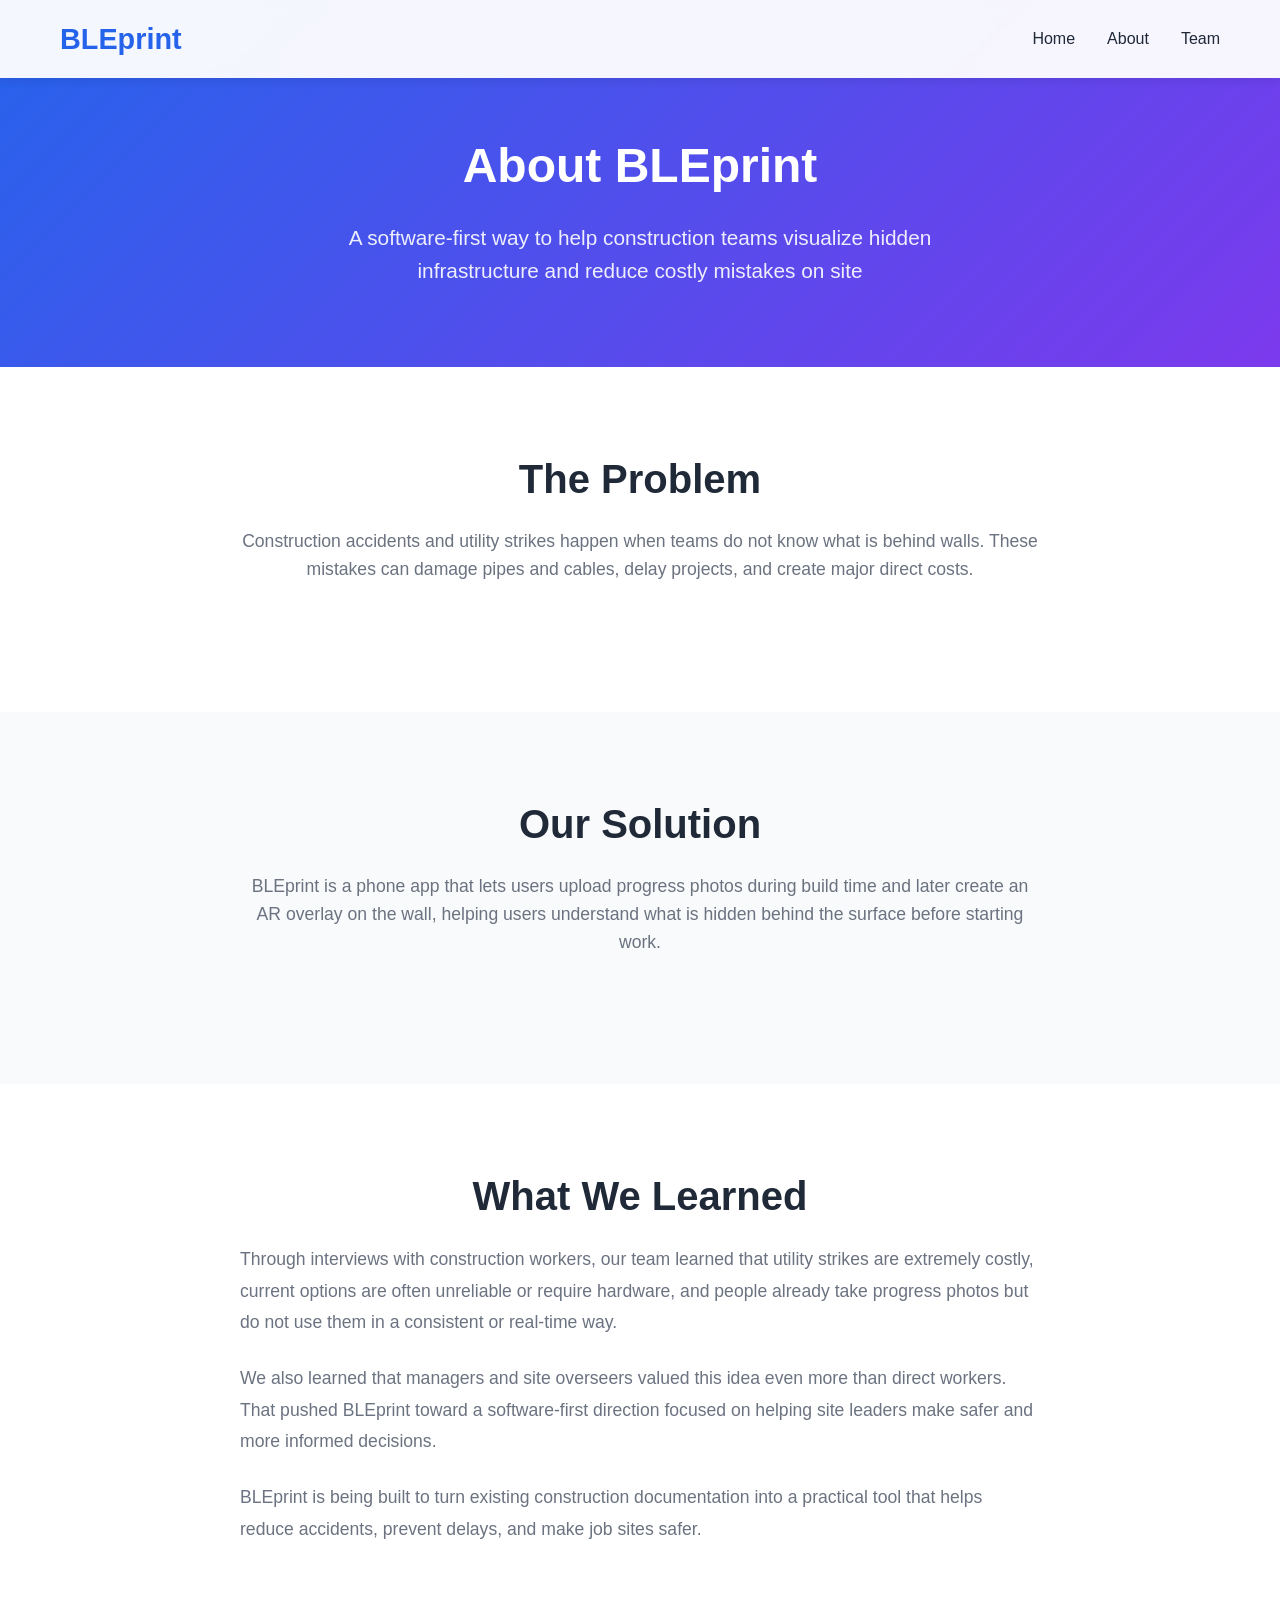
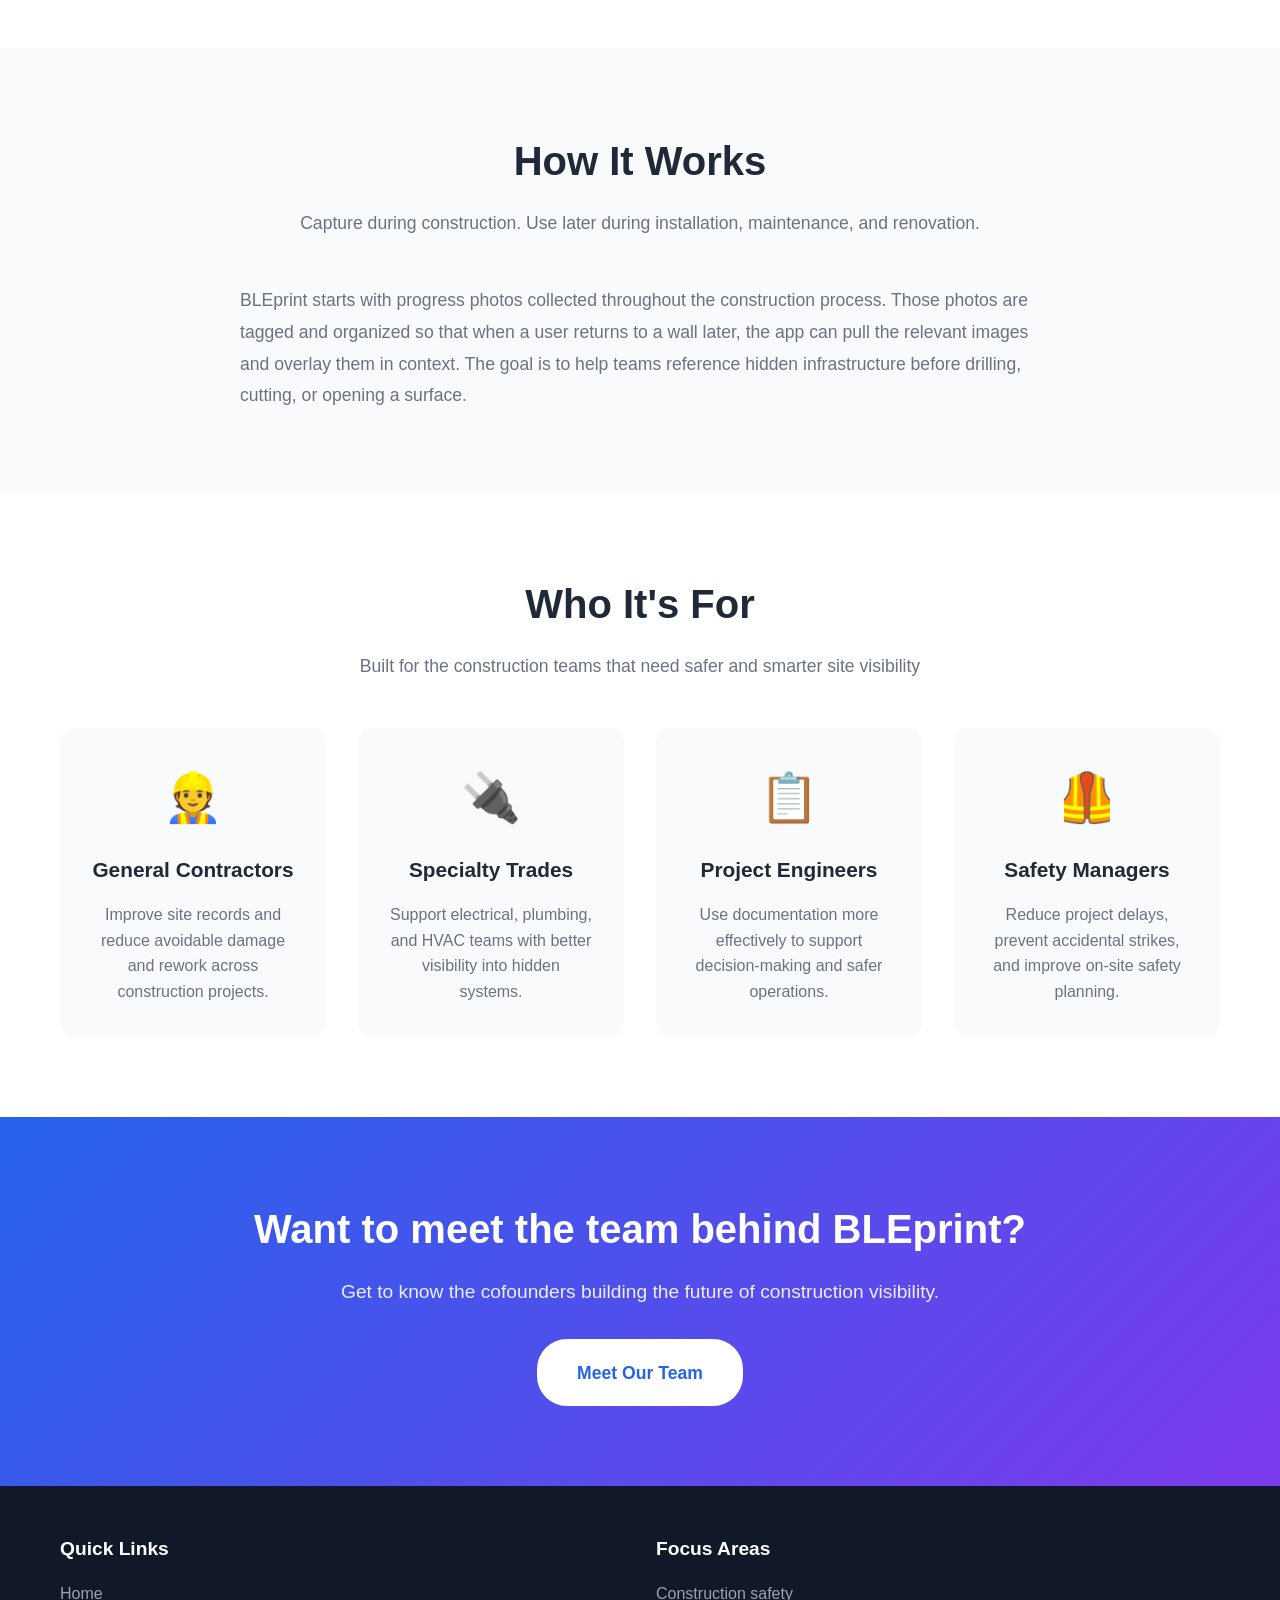
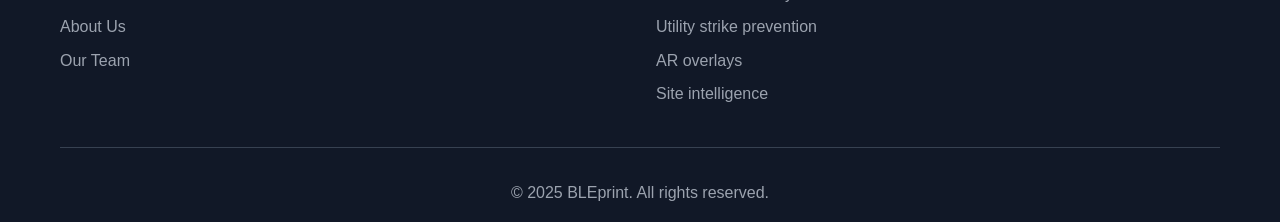
==== about.html @ 2a009fbd "The Website's Idea" ====
<!DOCTYPE html>
<html lang="en">
<head>
    <meta charset="UTF-8">
    <meta name="viewport" content="width=device-width, initial-scale=1.0">
    <title>About BLEprint - Construction Site Visibility Software</title>
    <link rel="stylesheet" href="styles.css">
</head>
<body>
    <!-- Navigation -->
    <nav class="navbar">
        <div class="nav-container">
            <div class="logo">BLEprint</div>
            <ul class="nav-menu">
                <li><a href="index.html">Home</a></li>
                <li><a href="about.html">About</a></li>
                <li><a href="team.html">Team</a></li>
            </ul>
            <div class="hamburger">
                <span></span>
                <span></span>
                <span></span>
            </div>
        </div>
    </nav>

    <!-- About Hero Section -->
    <section class="about-hero">
        <div class="container">
            <h1 class="about-hero-title">About BLEprint</h1>
            <p class="about-hero-subtitle">
                A software-first way to help construction teams visualize hidden infrastructure and reduce costly mistakes on site
            </p>
        </div>
    </section>

    <!-- Problem Section -->
    <section class="mission-section">
        <div class="container">
            <h2 class="section-title">The Problem</h2>
            <p class="section-subtitle">
                Construction accidents and utility strikes happen when teams do not know what is behind walls. These mistakes can damage pipes and cables, delay projects, and create major direct costs.
            </p>
        </div>
    </section>

    <!-- Solution Section -->
    <section class="vision-section">
        <div class="container">
            <h2 class="section-title">Our Solution</h2>
            <p class="section-subtitle">
                BLEprint is a phone app that lets users upload progress photos during build time and later create an AR overlay on the wall, helping users understand what is hidden behind the surface before starting work.
            </p>
        </div>
    </section>

    <!-- Story Section -->
    <section class="story-section">
        <div class="container">
            <h2 class="section-title">What We Learned</h2>
            <div class="story-content">
                <p>
                    Through interviews with construction workers, our team learned that utility strikes are extremely costly, current options are often unreliable or require hardware, and people already take progress photos but do not use them in a consistent or real-time way.
                </p>
                <p>
                    We also learned that managers and site overseers valued this idea even more than direct workers. That pushed BLEprint toward a software-first direction focused on helping site leaders make safer and more informed decisions.
                </p>
                <p>
                    BLEprint is being built to turn existing construction documentation into a practical tool that helps reduce accidents, prevent delays, and make job sites safer.
                </p>
            </div>
        </div>
    </section>

    <!-- How It Works Section -->
    <section class="how-it-works-section">
        <div class="container">
            <h2 class="section-title">How It Works</h2>
            <p class="section-subtitle">
                Capture during construction. Use later during installation, maintenance, and renovation.
            </p>
            <div class="how-it-works-content">
                <p>
                    BLEprint starts with progress photos collected throughout the construction process. Those photos are tagged and organized so that when a user returns to a wall later, the app can pull the relevant images and overlay them in context. The goal is to help teams reference hidden infrastructure before drilling, cutting, or opening a surface.
                </p>
            </div>
        </div>
    </section>

    <!-- Customers Section -->
    <section class="values-section">
        <div class="container">
            <h2 class="section-title">Who It's For</h2>
            <p class="section-subtitle">Built for the construction teams that need safer and smarter site visibility</p>
            <div class="values-grid">
                <div class="value-card">
                    <div class="value-icon">👷</div>
                    <h3>General Contractors</h3>
                    <p>Improve site records and reduce avoidable damage and rework across construction projects.</p>
                </div>
                <div class="value-card">
                    <div class="value-icon">🔌</div>
                    <h3>Specialty Trades</h3>
                    <p>Support electrical, plumbing, and HVAC teams with better visibility into hidden systems.</p>
                </div>
                <div class="value-card">
                    <div class="value-icon">📋</div>
                    <h3>Project Engineers</h3>
                    <p>Use documentation more effectively to support decision-making and safer operations.</p>
                </div>
                <div class="value-card">
                    <div class="value-icon">🦺</div>
                    <h3>Safety Managers</h3>
                    <p>Reduce project delays, prevent accidental strikes, and improve on-site safety planning.</p>
                </div>
            </div>
        </div>
    </section>

    <!-- CTA Section -->
    <section class="cta">
        <div class="container">
            <h2 class="cta-title">Want to meet the team behind BLEprint?</h2>
            <p class="cta-subtitle">Get to know the cofounders building the future of construction visibility.</p>
            <a href="team.html" class="btn btn-primary btn-large">Meet Our Team</a>
        </div>
    </section>

    <!-- Footer -->
    <footer class="footer">
        <div class="container">
            <div class="footer-content">
                <div class="footer-section">
                    <h4>Quick Links</h4>
                    <ul>
                        <li><a href="index.html">Home</a></li>
                        <li><a href="about.html">About Us</a></li>
                        <li><a href="team.html">Our Team</a></li>
                    </ul>
                </div>
                <div class="footer-section">
                    <h4>Focus Areas</h4>
                    <ul>
                        <li>Construction safety</li>
                        <li>Utility strike prevention</li>
                        <li>AR overlays</li>
                        <li>Site intelligence</li>
                    </ul>
                </div>
            </div>
            <div class="footer-bottom">
                <p>&copy; 2025 BLEprint. All rights reserved.</p>
            </div>
        </div>
    </footer>

    <script src="script.js"></script>
</body>
</html>
---- styles.css ----
/* Reset and Base Styles */
* {
    margin: 0;
    padding: 0;
    box-sizing: border-box;
}

:root {
    --primary-color: #2563eb;
    --secondary-color: #1e40af;
    --accent-color: #3b82f6;
    --text-dark: #1f2937;
    --text-light: #6b7280;
    --bg-light: #f9fafb;
    --bg-white: #ffffff;
    --bg-dark: #111827;
    --gradient-start: #2563eb;
    --gradient-end: #7c3aed;
}

body {
    font-family: 'Segoe UI', Tahoma, Geneva, Verdana, sans-serif;
    line-height: 1.6;
    color: var(--text-dark);
    overflow-x: hidden;
}

.container {
    max-width: 1200px;
    margin: 0 auto;
    padding: 0 20px;
}

/* Navigation */
.navbar {
    position: fixed;
    top: 0;
    width: 100%;
    background: rgba(255, 255, 255, 0.95);
    backdrop-filter: blur(10px);
    box-shadow: 0 2px 10px rgba(0, 0, 0, 0.1);
    z-index: 1000;
    transition: all 0.3s ease;
}

.nav-container {
    max-width: 1200px;
    margin: 0 auto;
    padding: 1rem 20px;
    display: flex;
    justify-content: space-between;
    align-items: center;
}

.logo {
    font-size: 1.8rem;
    font-weight: 700;
    color: var(--primary-color);
    text-decoration: none;
}

.nav-menu {
    display: flex;
    list-style: none;
    gap: 2rem;
}

.nav-menu a {
    text-decoration: none;
    color: var(--text-dark);
    font-weight: 500;
    transition: color 0.3s ease;
}

.nav-menu a:hover {
    color: var(--primary-color);
}

.nav-cta {
    background: linear-gradient(135deg, var(--gradient-start), var(--gradient-end));
    color: white;
    padding: 0.6rem 1.5rem;
    border-radius: 25px;
    text-decoration: none;
    font-weight: 600;
    transition: transform 0.3s ease, box-shadow 0.3s ease;
}

.nav-cta:hover {
    transform: translateY(-2px);
    box-shadow: 0 5px 20px rgba(37, 99, 235, 0.3);
}

.hamburger {
    display: none;
    flex-direction: column;
    cursor: pointer;
    gap: 5px;
}

.hamburger span {
    width: 25px;
    height: 3px;
    background: var(--text-dark);
    transition: all 0.3s ease;
}

/* Hero Section */
.hero {
    min-height: 100vh;
    display: flex;
    align-items: center;
    justify-content: center;
    position: relative;
    background: linear-gradient(135deg, var(--gradient-start), var(--gradient-end));
    color: white;
    padding-top: 80px;
}

.hero-content {
    text-align: center;
    z-index: 1;
    padding: 2rem;
}

.hero-title {
    font-size: 4rem;
    font-weight: 800;
    margin-bottom: 1rem;
    animation: fadeInUp 1s ease;
}

.hero-subtitle {
    font-size: 1.5rem;
    margin-bottom: 2rem;
    opacity: 0.9;
    animation: fadeInUp 1s ease 0.2s backwards;
}

.hero-buttons {
    display: flex;
    gap: 1rem;
    justify-content: center;
    animation: fadeInUp 1s ease 0.4s backwards;
}

.hero-background {
    position: absolute;
    top: 0;
    left: 0;
    width: 100%;
    height: 100%;
    background: radial-gradient(circle at 20% 50%, rgba(59, 130, 246, 0.3) 0%, transparent 50%),
                radial-gradient(circle at 80% 50%, rgba(124, 58, 237, 0.3) 0%, transparent 50%);
    z-index: 0;
}

/* Buttons */
.btn {
    padding: 1rem 2rem;
    border-radius: 30px;
    text-decoration: none;
    font-weight: 600;
    transition: all 0.3s ease;
    display: inline-block;
}

.btn-primary {
    background: white;
    color: var(--primary-color);
}

.btn-primary:hover {
    transform: translateY(-2px);
    box-shadow: 0 5px 20px rgba(255, 255, 255, 0.3);
}

.btn-secondary {
    background: transparent;
    color: white;
    border: 2px solid white;
}

.btn-secondary:hover {
    background: white;
    color: var(--primary-color);
}

.btn-large {
    padding: 1.2rem 2.5rem;
    font-size: 1.1rem;
}

/* Section Styles */
section {
    padding: 5rem 0;
}

.section-title {
    font-size: 2.5rem;
    font-weight: 700;
    text-align: center;
    margin-bottom: 1rem;
    color: var(--text-dark);
}

.section-subtitle {
    text-align: center;
    color: var(--text-light);
    margin-bottom: 3rem;
    font-size: 1.1rem;
    max-width: 600px;
    margin-left: auto;
    margin-right: auto;
}

/* About Section */
.about {
    background: var(--bg-white);
}

.about-content {
    max-width: 800px;
    margin: 0 auto;
}

.about-text {
    text-align: center;
    font-size: 1.1rem;
    line-height: 1.8;
    color: var(--text-light);
}

.about-cta {
    text-align: center;
    margin-top: 2rem;
}

/* About Page Hero */
.about-hero {
    background: linear-gradient(135deg, var(--gradient-start), var(--gradient-end));
    color: white;
    padding: 8rem 0 5rem;
    text-align: center;
}

.about-hero-title {
    font-size: 3rem;
    font-weight: 700;
    margin-bottom: 1rem;
}

.about-hero-subtitle {
    font-size: 1.3rem;
    opacity: 0.9;
    max-width: 700px;
    margin: 0 auto;
}

/* Mission Section */
.mission-section {
    background: var(--bg-white);
    padding: 5rem 0;
}

.mission-section .section-subtitle {
    max-width: 800px;
}

/* Vision Section */
.vision-section {
    background: var(--bg-light);
    padding: 5rem 0;
}

.vision-section .section-subtitle {
    max-width: 800px;
}

/* Story Section */
.story-section {
    background: var(--bg-white);
    padding: 5rem 0;
}

.story-content {
    max-width: 800px;
    margin: 0 auto;
}

.story-content p {
    font-size: 1.1rem;
    line-height: 1.8;
    color: var(--text-light);
    margin-bottom: 1.5rem;
}

/* How It Works Section */
.how-it-works-section {
    background: var(--bg-light);
    padding: 5rem 0;
}

.how-it-works-section .section-subtitle {
    max-width: 800px;
}

.how-it-works-content {
    max-width: 800px;
    margin: 0 auto;
}

.how-it-works-content p {
    font-size: 1.1rem;
    line-height: 1.8;
    color: var(--text-light);
}

/* Values Section */
.values-section {
    background: var(--bg-white);
    padding: 5rem 0;
}

.values-grid {
    display: grid;
    grid-template-columns: repeat(auto-fit, minmax(250px, 1fr));
    gap: 2rem;
    margin-top: 3rem;
}

.value-card {
    background: var(--bg-light);
    padding: 2rem;
    border-radius: 15px;
    text-align: center;
    transition: all 0.3s ease;
}

.value-card:hover {
    transform: translateY(-5px);
    box-shadow: 0 10px 30px rgba(0, 0, 0, 0.1);
}

.value-icon {
    font-size: 3rem;
    margin-bottom: 1rem;
}

.value-card h3 {
    font-size: 1.3rem;
    margin-bottom: 1rem;
    color: var(--text-dark);
}

.value-card p {
    color: var(--text-light);
    line-height: 1.6;
}

/* Team Page Hero */
.team-hero {
    background: linear-gradient(135deg, var(--gradient-start), var(--gradient-end));
    color: white;
    padding: 8rem 0 5rem;
    text-align: center;
}

.team-hero-title {
    font-size: 3rem;
    font-weight: 700;
    margin-bottom: 1rem;
}

.team-hero-subtitle {
    font-size: 1.3rem;
    opacity: 0.9;
    max-width: 700px;
    margin: 0 auto;
}

/* Team Section */
.team-section {
    background: var(--bg-white);
    padding: 5rem 0;
}

.team-grid {
    display: grid;
    grid-template-columns: repeat(auto-fit, minmax(280px, 1fr));
    gap: 3rem;
    margin-top: 3rem;
}

.team-member {
    background: var(--bg-white);
    border-radius: 15px;
    overflow: hidden;
    box-shadow: 0 5px 20px rgba(0, 0, 0, 0.08);
    transition: all 0.3s ease;
    text-align: center;
}

.team-member:hover {
    transform: translateY(-10px);
    box-shadow: 0 15px 40px rgba(0, 0, 0, 0.15);
}

.team-image {
    width: 100%;
    height: 350px;
    overflow: hidden;
    background: var(--bg-light);
}

.team-image img {
    width: 100%;
    height: 100%;
    object-fit: cover;
    object-position: center top;
}

.team-info {
    padding: 2rem;
}

.team-info h3 {
    font-size: 1.5rem;
    font-weight: 700;
    margin-bottom: 0.5rem;
    color: var(--text-dark);
}

.team-role {
    font-size: 1rem;
    font-weight: 600;
    color: var(--primary-color);
    margin-bottom: 1rem;
}

.team-description {
    font-size: 0.95rem;
    color: var(--text-light);
    line-height: 1.6;
}

/* Features Section */
.features {
    background: var(--bg-light);
}

.features-grid {
    display: grid;
    grid-template-columns: repeat(auto-fit, minmax(280px, 1fr));
    gap: 2rem;
    margin-top: 3rem;
}

.feature-card {
    background: var(--bg-white);
    padding: 2rem;
    border-radius: 15px;
    box-shadow: 0 5px 20px rgba(0, 0, 0, 0.05);
    transition: all 0.3s ease;
    text-align: center;
}

.feature-card:hover {
    transform: translateY(-10px);
    box-shadow: 0 15px 40px rgba(0, 0, 0, 0.1);
}

.feature-icon {
    font-size: 3rem;
    margin-bottom: 1rem;
}

.feature-card h3 {
    font-size: 1.3rem;
    margin-bottom: 1rem;
    color: var(--text-dark);
}

.feature-card p {
    color: var(--text-light);
    line-height: 1.6;
}

/* Backers and Programs Section */
.backers-section {
    background: var(--bg-white);
    padding: 5rem 0;
}

.backers-grid {
    display: grid;
    grid-template-columns: repeat(auto-fit, minmax(350px, 1fr));
    gap: 3rem;
    margin-top: 3rem;
}

.backer-card {
    background: var(--bg-light);
    padding: 2.5rem;
    border-radius: 15px;
    text-align: center;
    transition: all 0.3s ease;
}

.backer-card:hover {
    transform: translateY(-5px);
    box-shadow: 0 10px 30px rgba(0, 0, 0, 0.1);
}

.backer-logo {
    width: 100%;
    height: 150px;
    display: flex;
    align-items: center;
    justify-content: center;
    margin-bottom: 1.5rem;
}

.backer-logo img {
    max-width: 100%;
    max-height: 100%;
    object-fit: contain;
}

.backer-card h3 {
    font-size: 1.4rem;
    font-weight: 700;
    margin-bottom: 1rem;
    color: var(--text-dark);
}

.backer-card p {
    color: var(--text-light);
    line-height: 1.6;
    margin-bottom: 1rem;
}

.backer-detail {
    font-size: 0.95rem;
    font-style: italic;
}

/* CTA Section */
.cta {
    background: linear-gradient(135deg, var(--gradient-start), var(--gradient-end));
    color: white;
    text-align: center;
}

.cta-title {
    font-size: 2.5rem;
    font-weight: 700;
    margin-bottom: 1rem;
}

.cta-subtitle {
    font-size: 1.2rem;
    margin-bottom: 2rem;
    opacity: 0.9;
}

.cta .btn-primary {
    background: white;
    color: var(--primary-color);
}

/* Contact Section */
.contact {
    background: var(--bg-white);
}

.contact-content {
    display: grid;
    grid-template-columns: 1fr 1fr;
    gap: 3rem;
    margin-top: 3rem;
}

.contact-form {
    display: flex;
    flex-direction: column;
    gap: 1.5rem;
}

.form-group input,
.form-group textarea {
    width: 100%;
    padding: 1rem;
    border: 2px solid #e5e7eb;
    border-radius: 10px;
    font-size: 1rem;
    font-family: inherit;
    transition: border-color 0.3s ease;
}

.form-group input:focus,
.form-group textarea:focus {
    outline: none;
    border-color: var(--primary-color);
}

.contact-info h3 {
    font-size: 1.5rem;
    margin-bottom: 1rem;
    color: var(--text-dark);
}

.contact-info p {
    margin-bottom: 0.5rem;
    color: var(--text-light);
    font-size: 1.1rem;
}

/* Footer */
.footer {
    background: var(--bg-dark);
    color: white;
    padding: 3rem 0 1rem;
}

.footer-content {
    display: grid;
    grid-template-columns: repeat(auto-fit, minmax(200px, 1fr));
    gap: 2rem;
    margin-bottom: 2rem;
}

.footer-section h4 {
    font-size: 1.2rem;
    margin-bottom: 1rem;
    color: white;
}

.footer-section ul {
    list-style: none;
}

.footer-section ul li {
    margin-bottom: 0.5rem;
}

.footer-section ul li a {
    color: #9ca3af;
    text-decoration: none;
    transition: color 0.3s ease;
}

.footer-section ul li a:hover {
    color: white;
}

.footer-section ul li {
    color: #9ca3af;
}

.footer-bottom {
    text-align: center;
    padding-top: 2rem;
    border-top: 1px solid #374151;
    color: #9ca3af;
}

/* Animations */
@keyframes fadeInUp {
    from {
        opacity: 0;
        transform: translateY(30px);
    }
    to {
        opacity: 1;
        transform: translateY(0);
    }
}

/* Responsive Design */
@media (max-width: 768px) {
    .hero-title {
        font-size: 2.5rem;
    }
    
    .hero-subtitle {
        font-size: 1.2rem;
    }
    
    .nav-menu {
        position: fixed;
        left: -100%;
        top: 70px;
        flex-direction: column;
        background: white;
        width: 100%;
        text-align: center;
        padding: 2rem;
        transition: left 0.3s ease;
        box-shadow: 0 5px 10px rgba(0, 0, 0, 0.1);
    }
    
    .nav-menu.active {
        left: 0;
    }
    
    .nav-cta {
        display: none;
    }
    
    .hamburger {
        display: flex;
    }
    
    .hamburger.active span:nth-child(1) {
        transform: rotate(45deg) translate(5px, 5px);
    }
    
    .hamburger.active span:nth-child(2) {
        opacity: 0;
    }
    
    .hamburger.active span:nth-child(3) {
        transform: rotate(-45deg) translate(7px, -6px);
    }
    
    .hero-buttons {
        flex-direction: column;
    }
    
    .contact-content {
        grid-template-columns: 1fr;
    }
    
    .section-title {
        font-size: 2rem;
    }
    
    .features-grid {
        grid-template-columns: 1fr;
    }
}

/* Smooth Scroll */
html {
    scroll-behavior: smooth;
}
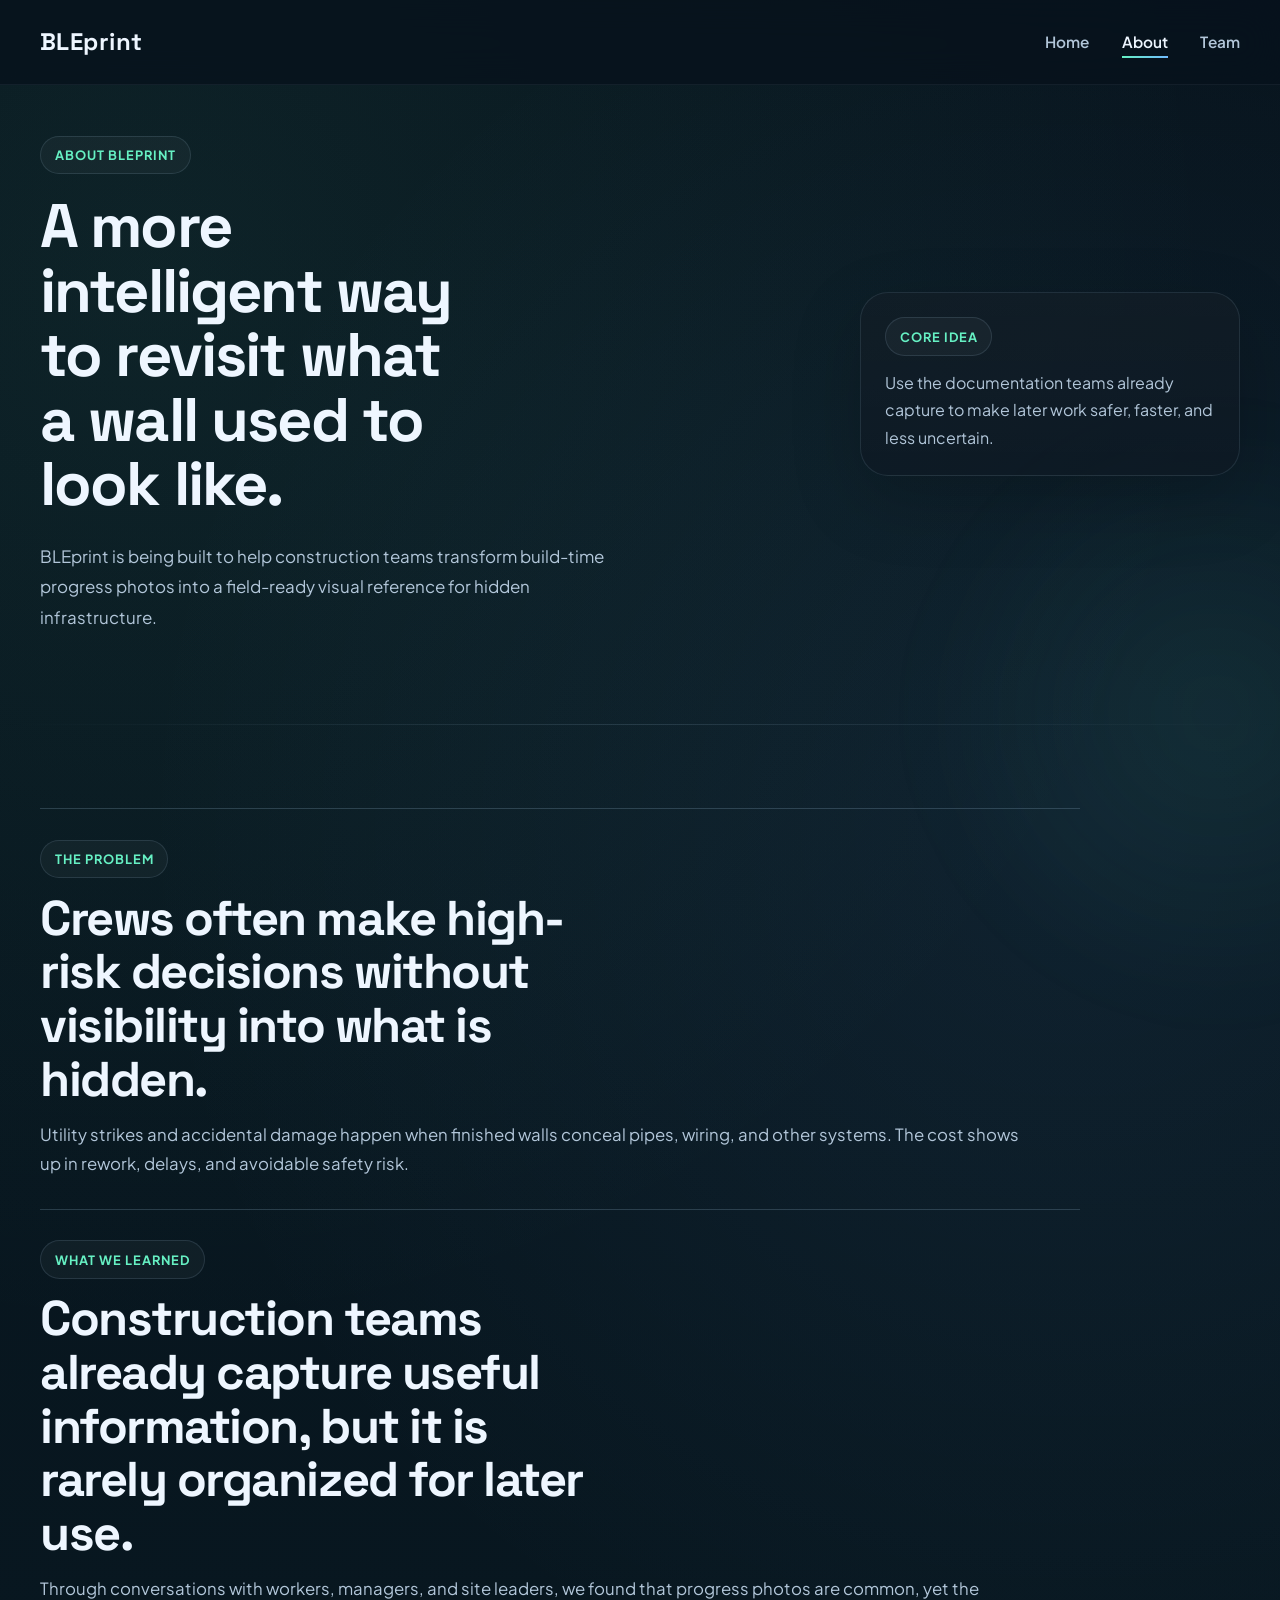
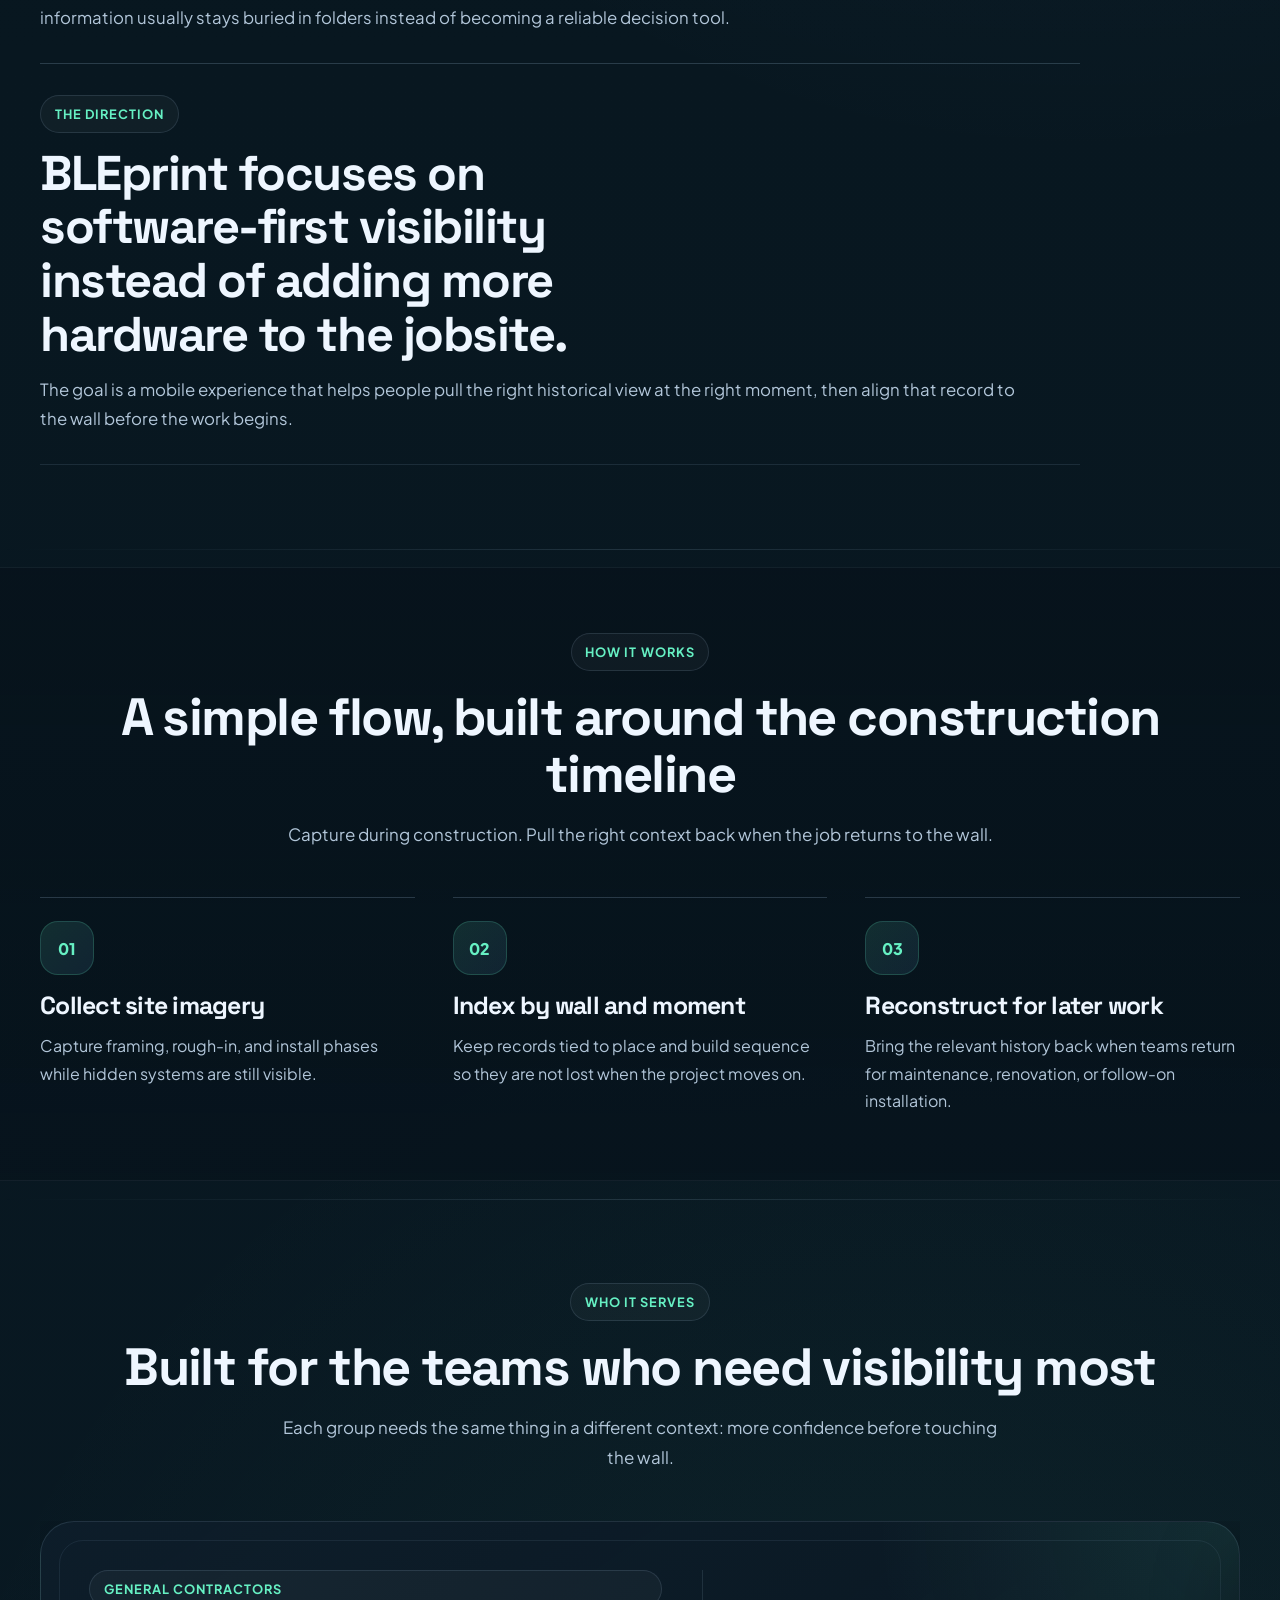
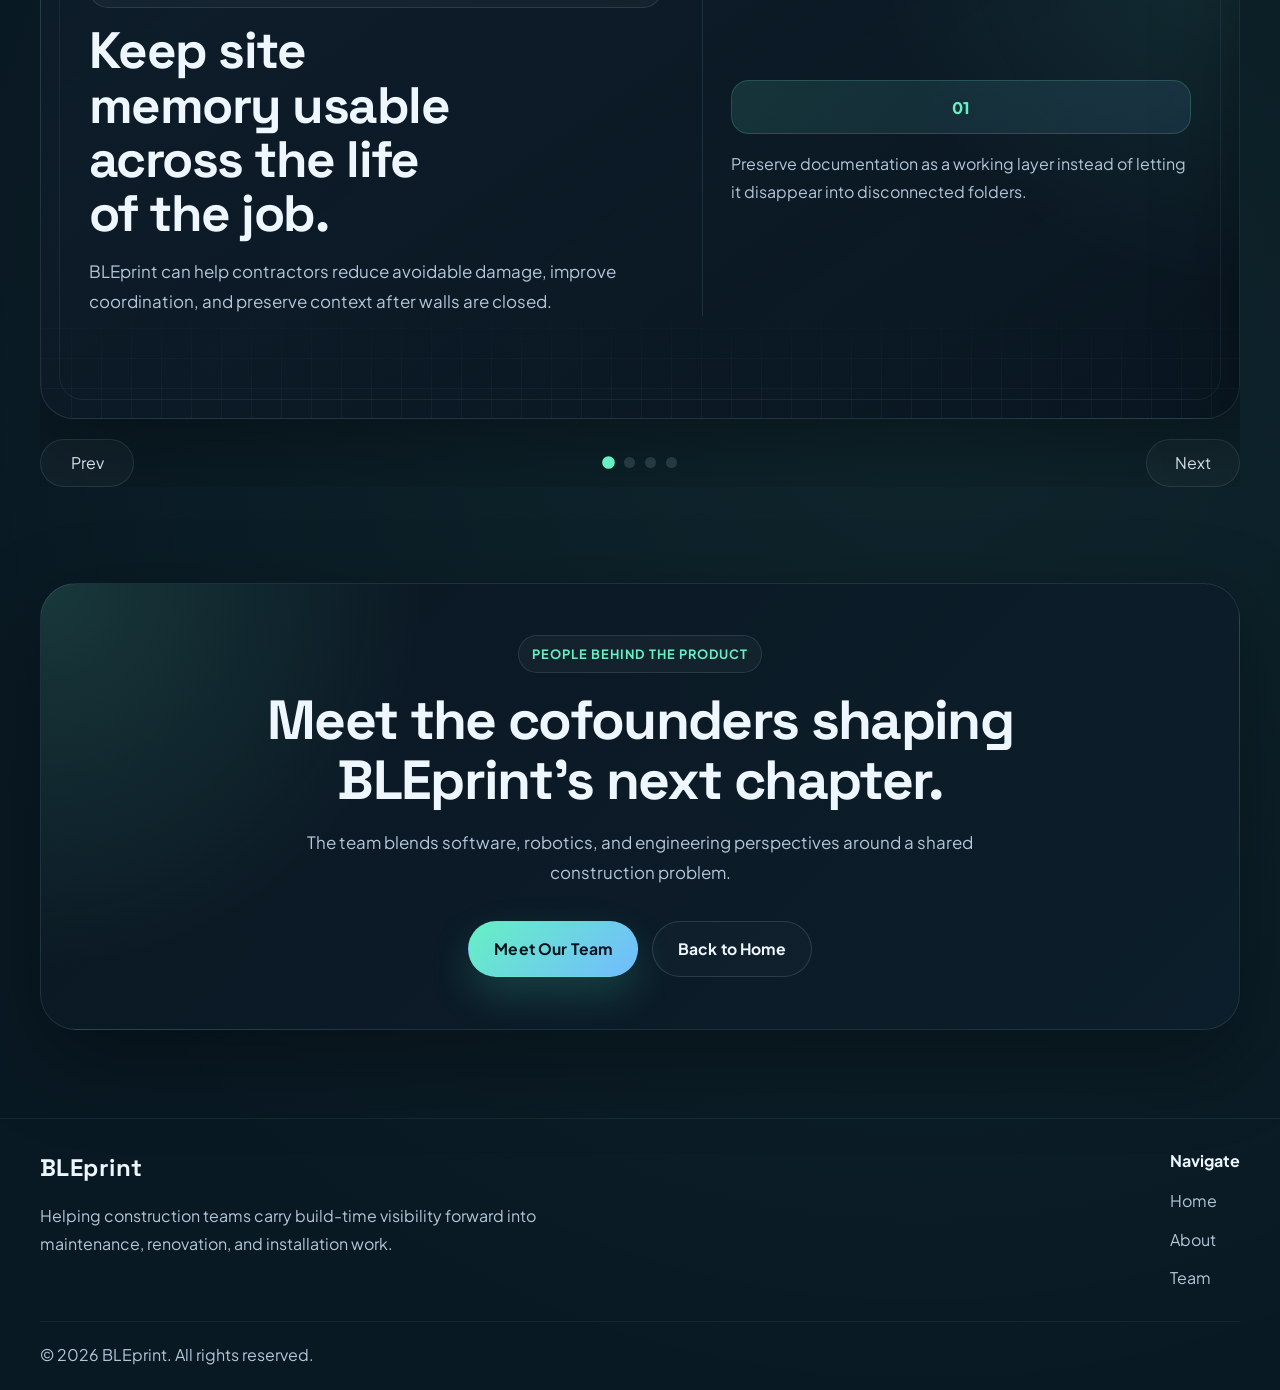
==== commit 3fa95c73: "A more updated look to the website" ====
--- a/about.html
+++ b/about.html
@@ -3,154 +3,211 @@
 <head>
     <meta charset="UTF-8">
     <meta name="viewport" content="width=device-width, initial-scale=1.0">
-    <title>About BLEprint - Construction Site Visibility Software</title>
+    <title>About BLEprint | Construction Visibility Software</title>
+    <link rel="preconnect" href="https://fonts.googleapis.com">
+    <link rel="preconnect" href="https://fonts.gstatic.com" crossorigin>
+    <link href="https://fonts.googleapis.com/css2?family=Plus+Jakarta+Sans:wght@400;500;600;700;800&family=Space+Grotesk:wght@500;700&display=swap" rel="stylesheet">
     <link rel="stylesheet" href="styles.css">
 </head>
-<body>
-    <!-- Navigation -->
+<body class="page page-about">
     <nav class="navbar">
         <div class="nav-container">
-            <div class="logo">BLEprint</div>
+            <a href="index.html" class="logo">BLEprint</a>
             <ul class="nav-menu">
                 <li><a href="index.html">Home</a></li>
                 <li><a href="about.html">About</a></li>
                 <li><a href="team.html">Team</a></li>
             </ul>
-            <div class="hamburger">
+            <button class="hamburger" type="button" aria-label="Toggle navigation" aria-expanded="false">
                 <span></span>
                 <span></span>
                 <span></span>
-            </div>
+            </button>
         </div>
     </nav>
 
-    <!-- About Hero Section -->
-    <section class="about-hero">
-        <div class="container">
-            <h1 class="about-hero-title">About BLEprint</h1>
-            <p class="about-hero-subtitle">
-                A software-first way to help construction teams visualize hidden infrastructure and reduce costly mistakes on site
-            </p>
+    <main>
+        <section class="page-hero">
+            <div class="container page-hero-grid">
+                <div class="page-hero-copy" data-reveal>
+                    <p class="eyebrow">About BLEprint</p>
+                    <h1 class="page-hero-title">A more intelligent way to revisit what a wall used to look like.</h1>
+                    <p class="page-hero-subtitle">
+                        BLEprint is being built to help construction teams transform build-time progress photos into a field-ready visual reference for hidden infrastructure.
+                    </p>
+                </div>
+                <div class="page-hero-aside" data-reveal>
+                    <div class="page-hero-note">
+                        <span class="aside-label">Core idea</span>
+                        <p>Use the documentation teams already capture to make later work safer, faster, and less uncertain.</p>
+                    </div>
+                </div>
+            </div>
+        </section>
+
+        <section class="section-block">
+            <div class="container story-stack">
+                <article class="story-entry" data-reveal>
+                    <span class="story-tag">The problem</span>
+                    <h2>Crews often make high-risk decisions without visibility into what is hidden.</h2>
+                    <p>
+                        Utility strikes and accidental damage happen when finished walls conceal pipes, wiring, and other systems. The cost shows up in rework, delays, and avoidable safety risk.
+                    </p>
+                </article>
+
+                <article class="story-entry" data-reveal>
+                    <span class="story-tag">What we learned</span>
+                    <h2>Construction teams already capture useful information, but it is rarely organized for later use.</h2>
+                    <p>
+                        Through conversations with workers, managers, and site leaders, we found that progress photos are common, yet the information usually stays buried in folders instead of becoming a reliable decision tool.
+                    </p>
+                </article>
+
+                <article class="story-entry" data-reveal>
+                    <span class="story-tag">The direction</span>
+                    <h2>BLEprint focuses on software-first visibility instead of adding more hardware to the jobsite.</h2>
+                    <p>
+                        The goal is a mobile experience that helps people pull the right historical view at the right moment, then align that record to the wall before the work begins.
+                    </p>
+                </article>
+            </div>
+        </section>
+
+        <section class="section-block section-dark">
+            <div class="container">
+                <p class="eyebrow center">How it works</p>
+                <h2 class="section-title">A simple flow, built around the construction timeline</h2>
+                <p class="section-subtitle">
+                    Capture during construction. Pull the right context back when the job returns to the wall.
+                </p>
+                <div class="process-grid">
+                    <article class="process-step" data-reveal>
+                        <span class="process-number">01</span>
+                        <h3>Collect site imagery</h3>
+                        <p>Capture framing, rough-in, and install phases while hidden systems are still visible.</p>
+                    </article>
+                    <article class="process-step" data-reveal>
+                        <span class="process-number">02</span>
+                        <h3>Index by wall and moment</h3>
+                        <p>Keep records tied to place and build sequence so they are not lost when the project moves on.</p>
+                    </article>
+                    <article class="process-step" data-reveal>
+                        <span class="process-number">03</span>
+                        <h3>Reconstruct for later work</h3>
+                        <p>Bring the relevant history back when teams return for maintenance, renovation, or follow-on installation.</p>
+                    </article>
+                </div>
+            </div>
+        </section>
+
+        <section class="section-block">
+            <div class="container">
+                <p class="eyebrow center">Who it serves</p>
+                <h2 class="section-title">Built for the teams who need visibility most</h2>
+                <p class="section-subtitle">
+                    Each group needs the same thing in a different context: more confidence before touching the wall.
+                </p>
+
+                <div class="carousel-shell" data-carousel data-reveal>
+                    <div class="carousel-track">
+                        <article class="carousel-card carousel-slide">
+                            <div class="carousel-grid">
+                                <div class="carousel-copy">
+                                    <span class="carousel-label">General Contractors</span>
+                                    <h3>Keep site memory usable across the life of the job.</h3>
+                                    <p>BLEprint can help contractors reduce avoidable damage, improve coordination, and preserve context after walls are closed.</p>
+                                </div>
+                                <div class="carousel-side">
+                                    <span class="carousel-index">01</span>
+                                    <p>Preserve documentation as a working layer instead of letting it disappear into disconnected folders.</p>
+                                </div>
+                            </div>
+                        </article>
+
+                        <article class="carousel-card carousel-slide">
+                            <div class="carousel-grid">
+                                <div class="carousel-copy">
+                                    <span class="carousel-label">Specialty Trades</span>
+                                    <h3>Work with a clearer picture of hidden systems.</h3>
+                                    <p>Electrical, plumbing, and HVAC teams benefit from a better reference before drilling, fastening, or opening finished surfaces.</p>
+                                </div>
+                                <div class="carousel-side">
+                                    <span class="carousel-index">02</span>
+                                    <p>Reduce uncertainty when the next action depends on what is likely sitting behind the wall.</p>
+                                </div>
+                            </div>
+                        </article>
+
+                        <article class="carousel-card carousel-slide">
+                            <div class="carousel-grid">
+                                <div class="carousel-copy">
+                                    <span class="carousel-label">Project Engineers</span>
+                                    <h3>Turn documentation into a more useful decision layer.</h3>
+                                    <p>Progress records become more actionable when they can be revisited in context instead of living as disconnected images.</p>
+                                </div>
+                                <div class="carousel-side">
+                                    <span class="carousel-index">03</span>
+                                    <p>Support planning, coordination, and site review with a clearer reconstruction of earlier build conditions.</p>
+                                </div>
+                            </div>
+                        </article>
+
+                        <article class="carousel-card carousel-slide">
+                            <div class="carousel-grid">
+                                <div class="carousel-copy">
+                                    <span class="carousel-label">Safety Managers</span>
+                                    <h3>Plan higher-risk work with more visibility.</h3>
+                                    <p>Better context before the work starts can support safer execution and reduce accidental strikes that disrupt the project.</p>
+                                </div>
+                                <div class="carousel-side">
+                                    <span class="carousel-index">04</span>
+                                    <p>Use the site’s visual memory to improve the quality of pre-task review before crews commit to the work.</p>
+                                </div>
+                            </div>
+                        </article>
+                    </div>
+
+                    <div class="carousel-controls">
+                        <button type="button" class="carousel-button" data-carousel-prev aria-label="Previous slide">Prev</button>
+                        <div class="carousel-dots" data-carousel-dots aria-label="Carousel pagination"></div>
+                        <button type="button" class="carousel-button" data-carousel-next aria-label="Next slide">Next</button>
+                    </div>
+                </div>
+            </div>
+        </section>
+
+        <section class="cta">
+            <div class="container cta-shell" data-reveal>
+                <p class="eyebrow center">People behind the product</p>
+                <h2 class="cta-title">Meet the cofounders shaping BLEprint's next chapter.</h2>
+                <p class="cta-subtitle">The team blends software, robotics, and engineering perspectives around a shared construction problem.</p>
+                <div class="cta-actions">
+                    <a href="team.html" class="btn btn-primary">Meet Our Team</a>
+                    <a href="index.html" class="btn btn-secondary">Back to Home</a>
+                </div>
+            </div>
+        </section>
+    </main>
+
+    <footer class="footer">
+        <div class="container footer-shell">
+            <div class="footer-brand">
+                <a href="index.html" class="logo footer-logo">BLEprint</a>
+                <p>
+                    Helping construction teams carry build-time visibility forward into maintenance, renovation, and installation work.
+                </p>
+            </div>
+            <div class="footer-nav-group">
+                <h4>Navigate</h4>
+                <ul class="footer-links">
+                    <li><a href="index.html">Home</a></li>
+                    <li><a href="about.html">About</a></li>
+                    <li><a href="team.html">Team</a></li>
+                </ul>
+            </div>
         </div>
-    </section>
-
-    <!-- Problem Section -->
-    <section class="mission-section">
-        <div class="container">
-            <h2 class="section-title">The Problem</h2>
-            <p class="section-subtitle">
-                Construction accidents and utility strikes happen when teams do not know what is behind walls. These mistakes can damage pipes and cables, delay projects, and create major direct costs.
-            </p>
-        </div>
-    </section>
-
-    <!-- Solution Section -->
-    <section class="vision-section">
-        <div class="container">
-            <h2 class="section-title">Our Solution</h2>
-            <p class="section-subtitle">
-                BLEprint is a phone app that lets users upload progress photos during build time and later create an AR overlay on the wall, helping users understand what is hidden behind the surface before starting work.
-            </p>
-        </div>
-    </section>
-
-    <!-- Story Section -->
-    <section class="story-section">
-        <div class="container">
-            <h2 class="section-title">What We Learned</h2>
-            <div class="story-content">
-                <p>
-                    Through interviews with construction workers, our team learned that utility strikes are extremely costly, current options are often unreliable or require hardware, and people already take progress photos but do not use them in a consistent or real-time way.
-                </p>
-                <p>
-                    We also learned that managers and site overseers valued this idea even more than direct workers. That pushed BLEprint toward a software-first direction focused on helping site leaders make safer and more informed decisions.
-                </p>
-                <p>
-                    BLEprint is being built to turn existing construction documentation into a practical tool that helps reduce accidents, prevent delays, and make job sites safer.
-                </p>
-            </div>
-        </div>
-    </section>
-
-    <!-- How It Works Section -->
-    <section class="how-it-works-section">
-        <div class="container">
-            <h2 class="section-title">How It Works</h2>
-            <p class="section-subtitle">
-                Capture during construction. Use later during installation, maintenance, and renovation.
-            </p>
-            <div class="how-it-works-content">
-                <p>
-                    BLEprint starts with progress photos collected throughout the construction process. Those photos are tagged and organized so that when a user returns to a wall later, the app can pull the relevant images and overlay them in context. The goal is to help teams reference hidden infrastructure before drilling, cutting, or opening a surface.
-                </p>
-            </div>
-        </div>
-    </section>
-
-    <!-- Customers Section -->
-    <section class="values-section">
-        <div class="container">
-            <h2 class="section-title">Who It's For</h2>
-            <p class="section-subtitle">Built for the construction teams that need safer and smarter site visibility</p>
-            <div class="values-grid">
-                <div class="value-card">
-                    <div class="value-icon">👷</div>
-                    <h3>General Contractors</h3>
-                    <p>Improve site records and reduce avoidable damage and rework across construction projects.</p>
-                </div>
-                <div class="value-card">
-                    <div class="value-icon">🔌</div>
-                    <h3>Specialty Trades</h3>
-                    <p>Support electrical, plumbing, and HVAC teams with better visibility into hidden systems.</p>
-                </div>
-                <div class="value-card">
-                    <div class="value-icon">📋</div>
-                    <h3>Project Engineers</h3>
-                    <p>Use documentation more effectively to support decision-making and safer operations.</p>
-                </div>
-                <div class="value-card">
-                    <div class="value-icon">🦺</div>
-                    <h3>Safety Managers</h3>
-                    <p>Reduce project delays, prevent accidental strikes, and improve on-site safety planning.</p>
-                </div>
-            </div>
-        </div>
-    </section>
-
-    <!-- CTA Section -->
-    <section class="cta">
-        <div class="container">
-            <h2 class="cta-title">Want to meet the team behind BLEprint?</h2>
-            <p class="cta-subtitle">Get to know the cofounders building the future of construction visibility.</p>
-            <a href="team.html" class="btn btn-primary btn-large">Meet Our Team</a>
-        </div>
-    </section>
-
-    <!-- Footer -->
-    <footer class="footer">
-        <div class="container">
-            <div class="footer-content">
-                <div class="footer-section">
-                    <h4>Quick Links</h4>
-                    <ul>
-                        <li><a href="index.html">Home</a></li>
-                        <li><a href="about.html">About Us</a></li>
-                        <li><a href="team.html">Our Team</a></li>
-                    </ul>
-                </div>
-                <div class="footer-section">
-                    <h4>Focus Areas</h4>
-                    <ul>
-                        <li>Construction safety</li>
-                        <li>Utility strike prevention</li>
-                        <li>AR overlays</li>
-                        <li>Site intelligence</li>
-                    </ul>
-                </div>
-            </div>
-            <div class="footer-bottom">
-                <p>&copy; 2025 BLEprint. All rights reserved.</p>
-            </div>
+        <div class="container footer-bottom">
+            <p>&copy; <span class="current-year">2026</span> BLEprint. All rights reserved.</p>
         </div>
     </footer>
 
--- a/styles.css
+++ b/styles.css
@@ -1,4 +1,3 @@
-/* Reset and Base Styles */
 * {
     margin: 0;
     padding: 0;
@@ -6,742 +5,1387 @@
 }
 
 :root {
-    --primary-color: #2563eb;
-    --secondary-color: #1e40af;
-    --accent-color: #3b82f6;
-    --text-dark: #1f2937;
-    --text-light: #6b7280;
-    --bg-light: #f9fafb;
-    --bg-white: #ffffff;
-    --bg-dark: #111827;
-    --gradient-start: #2563eb;
-    --gradient-end: #7c3aed;
+    --bg: #07131c;
+    --bg-deep: #091821;
+    --bg-soft: #0d1e2a;
+    --bg-panel: rgba(12, 27, 39, 0.72);
+    --bg-panel-strong: rgba(9, 20, 31, 0.88);
+    --line: rgba(148, 180, 204, 0.14);
+    --line-strong: rgba(148, 180, 204, 0.24);
+    --text-primary: #eef6ff;
+    --text-secondary: #b2c6d9;
+    --text-tertiary: #7e95aa;
+    --accent: #66f0c3;
+    --accent-strong: #41d8ae;
+    --accent-blue: #71bbff;
+    --accent-amber: #ffc06d;
+    --max-width: 1200px;
+    --radius-lg: 34px;
+    --radius-md: 24px;
+    --radius-sm: 16px;
+    --shadow-soft: 0 24px 70px rgba(0, 0, 0, 0.18);
+    --shadow-panel: 0 30px 90px rgba(0, 0, 0, 0.32);
+}
+
+html {
+    scroll-behavior: smooth;
 }
 
 body {
-    font-family: 'Segoe UI', Tahoma, Geneva, Verdana, sans-serif;
-    line-height: 1.6;
-    color: var(--text-dark);
+    min-height: 100vh;
+    font-family: "Plus Jakarta Sans", Arial, sans-serif;
+    font-size: 16px;
+    line-height: 1.72;
+    color: var(--text-primary);
+    background:
+        radial-gradient(circle at 12% 6%, rgba(102, 240, 195, 0.07), transparent 24%),
+        radial-gradient(circle at 84% 18%, rgba(113, 187, 255, 0.08), transparent 24%),
+        radial-gradient(circle at 72% 78%, rgba(102, 240, 195, 0.06), transparent 28%),
+        linear-gradient(180deg, #07131c 0%, #081720 36%, #091923 100%);
     overflow-x: hidden;
 }
 
+body::before {
+    content: "";
+    position: fixed;
+    inset: 0;
+    background-image:
+        linear-gradient(rgba(255, 255, 255, 0.018) 1px, transparent 1px),
+        linear-gradient(90deg, rgba(255, 255, 255, 0.018) 1px, transparent 1px);
+    background-size: 76px 76px;
+    pointer-events: none;
+    opacity: 0.28;
+    z-index: -1;
+}
+
+body::after {
+    content: "";
+    position: fixed;
+    inset: auto -18% -12% auto;
+    width: 46vw;
+    height: 46vw;
+    border-radius: 50%;
+    background: radial-gradient(circle, rgba(71, 214, 177, 0.08), transparent 72%);
+    filter: blur(40px);
+    pointer-events: none;
+    z-index: -1;
+}
+
+img {
+    display: block;
+    max-width: 100%;
+}
+
+a {
+    color: inherit;
+}
+
+button {
+    font: inherit;
+}
+
+p {
+    color: var(--text-secondary);
+}
+
 .container {
-    max-width: 1200px;
+    width: min(var(--max-width), calc(100% - 40px));
     margin: 0 auto;
-    padding: 0 20px;
-}
-
-/* Navigation */
+}
+
 .navbar {
     position: fixed;
-    top: 0;
-    width: 100%;
-    background: rgba(255, 255, 255, 0.95);
-    backdrop-filter: blur(10px);
-    box-shadow: 0 2px 10px rgba(0, 0, 0, 0.1);
+    inset: 0 0 auto;
     z-index: 1000;
-    transition: all 0.3s ease;
+    background: rgba(7, 18, 28, 0.76);
+    border-bottom: 1px solid rgba(148, 180, 204, 0.08);
+    backdrop-filter: blur(18px);
+    transition: background 0.25s ease, border-color 0.25s ease, box-shadow 0.25s ease;
+}
+
+.navbar.scrolled {
+    background: rgba(7, 18, 28, 0.94);
+    border-color: rgba(148, 180, 204, 0.14);
+    box-shadow: 0 16px 40px rgba(0, 0, 0, 0.26);
 }
 
 .nav-container {
-    max-width: 1200px;
+    width: min(var(--max-width), calc(100% - 40px));
     margin: 0 auto;
-    padding: 1rem 20px;
+    min-height: 84px;
     display: flex;
+    align-items: center;
     justify-content: space-between;
-    align-items: center;
+    gap: 24px;
 }
 
 .logo {
-    font-size: 1.8rem;
+    font-family: "Space Grotesk", Arial, sans-serif;
+    font-size: 1.5rem;
     font-weight: 700;
-    color: var(--primary-color);
+    letter-spacing: 0.02em;
     text-decoration: none;
+    color: var(--text-primary);
 }
 
 .nav-menu {
     display: flex;
+    align-items: center;
     list-style: none;
     gap: 2rem;
 }
 
 .nav-menu a {
+    position: relative;
+    font-size: 0.96rem;
+    font-weight: 600;
+    letter-spacing: 0.01em;
     text-decoration: none;
-    color: var(--text-dark);
-    font-weight: 500;
-    transition: color 0.3s ease;
-}
-
-.nav-menu a:hover {
-    color: var(--primary-color);
-}
-
-.nav-cta {
-    background: linear-gradient(135deg, var(--gradient-start), var(--gradient-end));
-    color: white;
-    padding: 0.6rem 1.5rem;
-    border-radius: 25px;
-    text-decoration: none;
-    font-weight: 600;
-    transition: transform 0.3s ease, box-shadow 0.3s ease;
-}
-
-.nav-cta:hover {
-    transform: translateY(-2px);
-    box-shadow: 0 5px 20px rgba(37, 99, 235, 0.3);
+    color: var(--text-secondary);
+    transition: color 0.2s ease;
+}
+
+.nav-menu a::after {
+    content: "";
+    position: absolute;
+    left: 0;
+    bottom: -0.45rem;
+    width: 100%;
+    height: 2px;
+    background: linear-gradient(90deg, var(--accent), var(--accent-blue));
+    transform: scaleX(0);
+    transform-origin: left;
+    transition: transform 0.2s ease;
+}
+
+.nav-menu a:hover,
+.nav-menu a.is-current {
+    color: var(--text-primary);
+}
+
+.nav-menu a:hover::after,
+.nav-menu a.is-current::after {
+    transform: scaleX(1);
 }
 
 .hamburger {
     display: none;
+    width: 48px;
+    height: 48px;
+    border: 1px solid rgba(148, 180, 204, 0.16);
+    border-radius: 15px;
+    background: rgba(255, 255, 255, 0.03);
+    align-items: center;
+    justify-content: center;
     flex-direction: column;
+    gap: 5px;
     cursor: pointer;
-    gap: 5px;
 }
 
 .hamburger span {
-    width: 25px;
+    width: 18px;
+    height: 2px;
+    border-radius: 999px;
+    background: var(--text-primary);
+    transition: transform 0.25s ease, opacity 0.25s ease;
+}
+
+.hero,
+.page-hero {
+    position: relative;
+    padding: 136px 0 92px;
+}
+
+.hero-grid,
+.page-hero-grid {
+    display: grid;
+    grid-template-columns: minmax(0, 1.05fr) minmax(360px, 0.95fr);
+    gap: 64px;
+    align-items: center;
+}
+
+.eyebrow,
+.story-tag,
+.support-tag,
+.carousel-label,
+.aside-label {
+    display: inline-flex;
+    align-items: center;
+    gap: 10px;
+    min-height: 38px;
+    padding: 0.45rem 0.85rem;
+    border-radius: 999px;
+    border: 1px solid rgba(148, 180, 204, 0.16);
+    background: rgba(255, 255, 255, 0.035);
+    color: var(--accent);
+    font-size: 0.8rem;
+    font-weight: 700;
+    letter-spacing: 0.08em;
+    text-transform: uppercase;
+}
+
+.eyebrow.center {
+    display: table;
+    margin: 0 auto 18px;
+}
+
+.hero-title,
+.page-hero-title,
+.section-title,
+.cta-title,
+.comparison-copy h3,
+.process-step h3,
+.feature-line h3,
+.support-text h3,
+.story-entry h2,
+.team-info h3,
+.carousel-copy h3 {
+    font-family: "Space Grotesk", Arial, sans-serif;
+    letter-spacing: -0.03em;
+    color: var(--text-primary);
+}
+
+.hero-title {
+    max-width: 10ch;
+    margin-top: 1.35rem;
+    font-size: clamp(3rem, 5.2vw, 5rem);
+    line-height: 1.02;
+}
+
+.hero-subtitle,
+.page-hero-subtitle,
+.section-subtitle,
+.cta-subtitle,
+.team-description {
+    font-size: 1.06rem;
+    line-height: 1.8;
+    color: var(--text-secondary);
+}
+
+.hero-subtitle,
+.page-hero-subtitle {
+    max-width: 640px;
+    margin-top: 1.5rem;
+}
+
+.hero-stat-row {
+    margin-top: 2.35rem;
+    display: grid;
+    grid-template-columns: repeat(3, minmax(0, 1fr));
+    gap: 24px;
+    padding: 1.2rem 0;
+    border-top: 1px solid var(--line);
+    border-bottom: 1px solid var(--line);
+}
+
+.hero-stat {
+    padding-right: 1.25rem;
+    border-right: 1px solid var(--line);
+}
+
+.hero-stat:last-child {
+    padding-right: 0;
+    border-right: 0;
+}
+
+.hero-stat span {
+    display: block;
+    margin-bottom: 0.3rem;
+    color: var(--text-tertiary);
+    font-size: 0.76rem;
+    font-weight: 700;
+    letter-spacing: 0.09em;
+    text-transform: uppercase;
+}
+
+.hero-stat strong {
+    display: block;
+    font-size: 1.06rem;
+    line-height: 1.45;
+    color: var(--text-primary);
+}
+
+.hero-actions,
+.cta-actions {
+    display: flex;
+    flex-wrap: wrap;
+    gap: 14px;
+    margin-top: 2.1rem;
+}
+
+.btn {
+    display: inline-flex;
+    align-items: center;
+    justify-content: center;
+    min-height: 56px;
+    padding: 0 1.55rem;
+    border-radius: 999px;
+    border: 1px solid transparent;
+    font-size: 0.98rem;
+    font-weight: 700;
+    letter-spacing: 0.01em;
+    text-decoration: none;
+    transition: transform 0.2s ease, background 0.2s ease, border-color 0.2s ease, box-shadow 0.2s ease;
+}
+
+.btn:hover {
+    transform: translateY(-2px);
+}
+
+.btn-primary {
+    color: #06131c;
+    background: linear-gradient(135deg, var(--accent), var(--accent-blue));
+    box-shadow: 0 18px 42px rgba(65, 216, 174, 0.2);
+}
+
+.btn-primary:hover {
+    box-shadow: 0 20px 50px rgba(65, 216, 174, 0.28);
+}
+
+.btn-secondary {
+    color: var(--text-primary);
+    border-color: rgba(148, 180, 204, 0.2);
+    background: rgba(255, 255, 255, 0.02);
+}
+
+.btn-secondary:hover {
+    background: rgba(255, 255, 255, 0.06);
+}
+
+.text-link {
+    display: inline-flex;
+    align-items: center;
+    gap: 8px;
+    margin-top: 1.25rem;
+    color: var(--accent);
+    font-weight: 700;
+    text-decoration: none;
+}
+
+.text-link::after {
+    content: "";
+    width: 36px;
+    height: 1px;
+    background: currentColor;
+}
+
+.hero-content,
+.page-hero-copy {
+    max-width: 680px;
+}
+
+.hero-visual,
+.page-hero-aside {
+    position: relative;
+}
+
+.page-hero-aside {
+    display: flex;
+    justify-content: flex-end;
+}
+
+.printer-scene {
+    position: relative;
+    min-height: 560px;
+    border-radius: 40px;
+    border: 1px solid rgba(148, 180, 204, 0.12);
+    background:
+        linear-gradient(180deg, rgba(255, 255, 255, 0.04), rgba(255, 255, 255, 0.015)),
+        rgba(9, 20, 31, 0.64);
+    box-shadow: var(--shadow-panel);
+    overflow: hidden;
+}
+
+.scene-glow {
+    position: absolute;
+    inset: 16% 20% 26%;
+    border-radius: 50%;
+    background: radial-gradient(circle, rgba(102, 240, 195, 0.2), transparent 68%);
+    filter: blur(22px);
+}
+
+.printer-orbit {
+    position: absolute;
+    inset: 10%;
+    border: 1px solid rgba(255, 255, 255, 0.06);
+    border-radius: 50%;
+    animation: rotateLoop 14s linear infinite;
+}
+
+.orbit-two {
+    inset: 18%;
+    animation-direction: reverse;
+    animation-duration: 18s;
+}
+
+.printer-frame {
+    position: absolute;
+    inset: 68px 70px;
+    border-radius: 34px;
+    border: 1px solid rgba(113, 187, 255, 0.18);
+    background:
+        linear-gradient(180deg, rgba(113, 187, 255, 0.08), rgba(255, 255, 255, 0.015)),
+        rgba(8, 18, 29, 0.7);
+    overflow: hidden;
+}
+
+.frame-post,
+.frame-bar {
+    position: absolute;
+    background: linear-gradient(180deg, rgba(113, 187, 255, 0.3), rgba(255, 255, 255, 0.08));
+}
+
+.frame-post {
+    top: 20px;
+    bottom: 22px;
+    width: 3px;
+}
+
+.post-left {
+    left: 52px;
+}
+
+.post-right {
+    right: 52px;
+}
+
+.frame-bar {
+    left: 52px;
+    right: 52px;
     height: 3px;
-    background: var(--text-dark);
-    transition: all 0.3s ease;
-}
-
-/* Hero Section */
-.hero {
-    min-height: 100vh;
+}
+
+.bar-top {
+    top: 20px;
+}
+
+.bar-bottom {
+    bottom: 74px;
+}
+
+.printer-head {
+    position: absolute;
+    top: 56px;
+    left: 26%;
+    width: 132px;
+    height: 76px;
+    border-radius: 24px;
+    border: 1px solid rgba(148, 180, 204, 0.14);
+    background:
+        linear-gradient(180deg, rgba(255, 255, 255, 0.08), rgba(255, 255, 255, 0.02)),
+        rgba(16, 34, 49, 0.82);
+    box-shadow: 0 16px 36px rgba(0, 0, 0, 0.3);
+    animation: headTravel 6s ease-in-out infinite;
+}
+
+.printer-head::before,
+.printer-head::after {
+    content: "";
+    position: absolute;
+    left: 50%;
+    width: 56px;
+    height: 2px;
+    background: rgba(113, 187, 255, 0.42);
+    transform: translateX(-50%);
+}
+
+.printer-head::before {
+    top: -36px;
+}
+
+.printer-head::after {
+    bottom: -40px;
+}
+
+.printer-nozzle {
+    position: absolute;
+    left: 50%;
+    bottom: -28px;
+    width: 24px;
+    height: 28px;
+    transform: translateX(-50%);
+    border-radius: 0 0 12px 12px;
+    background: linear-gradient(180deg, var(--accent-amber), #dc8c35);
+    box-shadow: 0 0 24px rgba(255, 192, 109, 0.26);
+}
+
+.scan-plane {
+    position: absolute;
+    left: 50%;
+    top: 126px;
+    width: 220px;
+    height: 220px;
+    transform: translateX(-50%);
+    background: linear-gradient(180deg, rgba(102, 240, 195, 0.28), transparent);
+    filter: blur(12px);
+    opacity: 0.92;
+    animation: pulseField 3.2s ease-in-out infinite;
+}
+
+.printed-core {
+    position: absolute;
+    left: 50%;
+    bottom: 112px;
+    width: 208px;
+    height: 182px;
+    transform: translateX(-50%) perspective(600px) rotateX(58deg);
+    border-radius: 24px 24px 34px 34px;
+    background:
+        repeating-linear-gradient(
+            180deg,
+            rgba(102, 240, 195, 0.94),
+            rgba(102, 240, 195, 0.94) 8px,
+            rgba(65, 216, 174, 0.72) 8px,
+            rgba(65, 216, 174, 0.72) 14px
+        );
+    box-shadow:
+        0 0 0 1px rgba(255, 255, 255, 0.12),
+        0 24px 80px rgba(65, 216, 174, 0.2);
+}
+
+.core-outline {
+    position: absolute;
+    inset: 14px;
+    border: 1px solid rgba(7, 19, 28, 0.16);
+    border-radius: 16px 16px 28px 28px;
+}
+
+.print-bed {
+    position: absolute;
+    left: 50%;
+    bottom: 62px;
+    width: 310px;
+    height: 52px;
+    transform: translateX(-50%) perspective(500px) rotateX(70deg);
+    border-radius: 24px;
+    border: 1px solid rgba(113, 187, 255, 0.18);
+    background:
+        linear-gradient(135deg, rgba(113, 187, 255, 0.14), rgba(255, 255, 255, 0.02)),
+        rgba(17, 33, 49, 0.82);
+    box-shadow: 0 18px 44px rgba(0, 0, 0, 0.28);
+}
+
+.printer-grid {
+    position: absolute;
+    inset: auto 28px 28px;
+    height: 180px;
+    background-image:
+        linear-gradient(rgba(113, 187, 255, 0.08) 1px, transparent 1px),
+        linear-gradient(90deg, rgba(113, 187, 255, 0.08) 1px, transparent 1px);
+    background-size: 30px 30px;
+    mask-image: linear-gradient(180deg, rgba(0, 0, 0, 0), rgba(0, 0, 0, 1));
+}
+
+.hero-float-card {
+    position: absolute;
+    max-width: 220px;
+    padding: 1rem 1.1rem;
+    border-radius: 20px;
+    border: 1px solid rgba(148, 180, 204, 0.14);
+    background: rgba(8, 18, 29, 0.9);
+    box-shadow: 0 18px 42px rgba(0, 0, 0, 0.32);
+}
+
+.hero-float-card strong {
+    display: block;
+    color: var(--text-primary);
+    font-size: 1rem;
+    line-height: 1.45;
+}
+
+.float-label {
+    display: block;
+    margin-bottom: 0.35rem;
+    color: var(--accent-amber);
+    font-size: 0.72rem;
+    font-weight: 700;
+    letter-spacing: 0.08em;
+    text-transform: uppercase;
+}
+
+.card-top {
+    top: 38px;
+    right: 24px;
+}
+
+.card-bottom {
+    left: 26px;
+    bottom: 28px;
+}
+
+.page-hero-title {
+    max-width: 11ch;
+    margin-top: 1.25rem;
+    font-size: clamp(2.8rem, 4.8vw, 4.45rem);
+    line-height: 1.05;
+}
+
+.page-hero-note {
+    max-width: 380px;
+    margin-left: auto;
+    padding: 1.5rem;
+    border-radius: 28px;
+    border: 1px solid rgba(148, 180, 204, 0.14);
+    background:
+        linear-gradient(180deg, rgba(255, 255, 255, 0.03), rgba(255, 255, 255, 0.015)),
+        rgba(8, 19, 30, 0.66);
+    box-shadow: var(--shadow-soft);
+}
+
+.page-hero-note p {
+    margin-top: 0.8rem;
+}
+
+.section-block {
+    position: relative;
+    padding: 84px 0;
+}
+
+.section-block::before {
+    content: "";
+    position: absolute;
+    left: 0;
+    right: 0;
+    top: 0;
+    height: 1px;
+    background: linear-gradient(90deg, transparent, rgba(148, 180, 204, 0.18), transparent);
+}
+
+.section-dark {
+    position: relative;
+}
+
+.section-dark::after {
+    content: "";
+    position: absolute;
+    inset: 18px 0;
+    background:
+        linear-gradient(180deg, rgba(7, 19, 28, 0.72), rgba(7, 19, 28, 0.56)),
+        rgba(7, 19, 28, 0.42);
+    border-top: 1px solid rgba(148, 180, 204, 0.08);
+    border-bottom: 1px solid rgba(148, 180, 204, 0.08);
+    pointer-events: none;
+}
+
+.section-dark > .container {
+    position: relative;
+    z-index: 1;
+}
+
+.section-copy,
+.feature-band-intro,
+.support-copy {
+    max-width: 620px;
+}
+
+.section-title {
+    font-size: clamp(2.15rem, 4.1vw, 3.5rem);
+    line-height: 1.08;
+    text-align: center;
+}
+
+.section-title-left {
+    text-align: left;
+}
+
+.section-subtitle {
+    max-width: 720px;
+    margin: 1rem auto 0;
+    text-align: center;
+}
+
+.section-subtitle-left {
+    margin-left: 0;
+    margin-right: 0;
+    text-align: left;
+}
+
+.insight-grid {
+    display: grid;
+    grid-template-columns: minmax(0, 0.95fr) minmax(0, 1.05fr);
+    gap: 56px;
+    align-items: start;
+}
+
+.comparison-rail {
+    border-top: 1px solid var(--line-strong);
+}
+
+.comparison-row {
+    display: grid;
+    grid-template-columns: 170px minmax(0, 1fr);
+    gap: 26px;
+    padding: 1.45rem 0;
+    border-bottom: 1px solid var(--line);
+}
+
+.comparison-label {
+    color: var(--accent);
+    font-size: 0.8rem;
+    font-weight: 700;
+    letter-spacing: 0.08em;
+    text-transform: uppercase;
+}
+
+.comparison-copy h3 {
+    margin-bottom: 0.55rem;
+    font-size: 1.55rem;
+    line-height: 1.2;
+}
+
+.process-grid {
+    display: grid;
+    grid-template-columns: repeat(3, minmax(0, 1fr));
+    gap: 38px;
+    margin-top: 3rem;
+}
+
+.process-step {
+    padding-top: 1.45rem;
+    border-top: 1px solid var(--line-strong);
+}
+
+.process-number,
+.feature-kicker,
+.carousel-index {
+    display: inline-flex;
+    align-items: center;
+    justify-content: center;
+    min-width: 54px;
+    height: 54px;
+    border-radius: 18px;
+    border: 1px solid rgba(102, 240, 195, 0.18);
+    background: linear-gradient(135deg, rgba(102, 240, 195, 0.12), rgba(113, 187, 255, 0.1));
+    color: var(--accent);
+    font-weight: 800;
+}
+
+.process-step h3 {
+    margin-top: 1rem;
+    margin-bottom: 0.7rem;
+    font-size: 1.55rem;
+    line-height: 1.2;
+}
+
+.feature-band {
+    display: grid;
+    grid-template-columns: minmax(0, 0.92fr) minmax(0, 1.08fr);
+    gap: 56px;
+    align-items: start;
+}
+
+.feature-flow {
+    border-top: 1px solid var(--line-strong);
+}
+
+.feature-line {
+    display: grid;
+    grid-template-columns: 92px minmax(0, 1.05fr) minmax(0, 0.95fr);
+    gap: 24px;
+    align-items: start;
+    padding: 1.45rem 0;
+    border-bottom: 1px solid var(--line);
+}
+
+.feature-line h3 {
+    font-size: 1.45rem;
+    line-height: 1.22;
+}
+
+.support-strip {
+    display: grid;
+    grid-template-columns: minmax(0, 0.9fr) minmax(0, 1.1fr);
+    gap: 48px;
+    align-items: center;
+}
+
+.support-partner {
+    display: grid;
+    grid-template-columns: 180px minmax(0, 1fr);
+    gap: 26px;
+    align-items: center;
+    padding: 1.5rem 0;
+    border-top: 1px solid var(--line-strong);
+    border-bottom: 1px solid var(--line);
+}
+
+.support-logo {
+    min-height: 110px;
     display: flex;
     align-items: center;
     justify-content: center;
+    padding: 1rem;
+    border-radius: var(--radius-md);
+    border: 1px solid rgba(148, 180, 204, 0.12);
+    background: rgba(255, 255, 255, 0.03);
+}
+
+.support-text h3 {
+    margin: 0.55rem 0 0.55rem;
+    font-size: 1.55rem;
+    line-height: 1.18;
+}
+
+.story-stack {
+    display: grid;
+    gap: 0;
+}
+
+.story-entry {
+    max-width: 1040px;
+    padding: 1.9rem 0;
+    border-top: 1px solid var(--line-strong);
+}
+
+.story-entry:last-child {
+    border-bottom: 1px solid var(--line);
+}
+
+.story-entry h2 {
+    max-width: 18ch;
+    margin: 0.85rem 0 0.9rem;
+    font-size: clamp(2rem, 4vw, 3.05rem);
+    line-height: 1.1;
+}
+
+.story-entry p {
+    max-width: 980px;
+    font-size: 1.05rem;
+}
+
+.carousel-shell {
+    margin-top: 3rem;
+    overflow: hidden;
+}
+
+.carousel-track {
+    display: flex;
+    transition: transform 0.45s ease;
+}
+
+.carousel-slide {
     position: relative;
-    background: linear-gradient(135deg, var(--gradient-start), var(--gradient-end));
-    color: white;
-    padding-top: 80px;
-}
-
-.hero-content {
+    flex: 0 0 100%;
+    overflow: hidden;
+    border: 1px solid rgba(148, 180, 204, 0.16);
+    border-radius: 34px;
+    background:
+        radial-gradient(circle at top right, rgba(102, 240, 195, 0.1), transparent 28%),
+        linear-gradient(145deg, rgba(14, 30, 43, 0.9), rgba(9, 20, 31, 0.8));
+    box-shadow: var(--shadow-panel);
+}
+
+.carousel-slide::before {
+    content: "";
+    position: absolute;
+    inset: 18px;
+    border-radius: 24px;
+    border: 1px solid rgba(148, 180, 204, 0.1);
+    pointer-events: none;
+}
+
+.carousel-slide::after {
+    content: "";
+    position: absolute;
+    inset: auto 0 0;
+    height: 120px;
+    background-image:
+        linear-gradient(rgba(113, 187, 255, 0.06) 1px, transparent 1px),
+        linear-gradient(90deg, rgba(113, 187, 255, 0.06) 1px, transparent 1px);
+    background-size: 30px 30px;
+    mask-image: linear-gradient(180deg, rgba(0, 0, 0, 0), rgba(0, 0, 0, 1));
+    pointer-events: none;
+}
+
+.carousel-grid {
+    position: relative;
+    z-index: 1;
+    display: grid;
+    grid-template-columns: minmax(0, 1.08fr) minmax(260px, 0.92fr);
+    gap: 40px;
+    min-height: 360px;
+    padding: clamp(2rem, 4vw, 3rem);
+}
+
+.carousel-copy,
+.carousel-side {
+    display: flex;
+    flex-direction: column;
+    justify-content: center;
+}
+
+.carousel-copy h3 {
+    max-width: 11ch;
+    margin: 1rem 0;
+    font-size: clamp(2.1rem, 4vw, 3.3rem);
+    line-height: 1.06;
+}
+
+.carousel-copy p {
+    max-width: 620px;
+    font-size: 1.06rem;
+}
+
+.carousel-side {
+    padding-left: 28px;
+    border-left: 1px solid var(--line);
+}
+
+.carousel-index {
+    margin-bottom: 1rem;
+}
+
+.carousel-controls {
+    display: flex;
+    align-items: center;
+    justify-content: space-between;
+    gap: 16px;
+    margin-top: 1.25rem;
+}
+
+.carousel-button {
+    min-width: 94px;
+    min-height: 48px;
+    padding: 0 1rem;
+    border: 1px solid rgba(148, 180, 204, 0.16);
+    border-radius: 999px;
+    background: rgba(255, 255, 255, 0.035);
+    color: var(--text-primary);
+    cursor: pointer;
+    transition: transform 0.2s ease, background 0.2s ease, border-color 0.2s ease;
+}
+
+.carousel-button:hover {
+    transform: translateY(-1px);
+    background: rgba(255, 255, 255, 0.06);
+    border-color: rgba(148, 180, 204, 0.26);
+}
+
+.carousel-dots {
+    display: flex;
+    align-items: center;
+    gap: 10px;
+}
+
+.carousel-dot {
+    width: 11px;
+    height: 11px;
+    border: 0;
+    border-radius: 50%;
+    background: rgba(148, 180, 204, 0.22);
+    cursor: pointer;
+    transition: transform 0.2s ease, background 0.2s ease;
+}
+
+.carousel-dot.is-active {
+    background: var(--accent);
+    transform: scale(1.15);
+}
+
+.cta {
+    position: relative;
+    padding: 12px 0 88px;
+}
+
+.cta-shell {
+    padding: clamp(2rem, 4vw, 3.2rem);
+    border-radius: 36px;
+    border: 1px solid rgba(148, 180, 204, 0.14);
+    background:
+        radial-gradient(circle at top left, rgba(102, 240, 195, 0.15), transparent 30%),
+        linear-gradient(135deg, rgba(11, 24, 35, 0.96), rgba(13, 30, 43, 0.92));
     text-align: center;
-    z-index: 1;
-    padding: 2rem;
-}
-
-.hero-title {
-    font-size: 4rem;
-    font-weight: 800;
-    margin-bottom: 1rem;
-    animation: fadeInUp 1s ease;
-}
-
-.hero-subtitle {
-    font-size: 1.5rem;
-    margin-bottom: 2rem;
-    opacity: 0.9;
-    animation: fadeInUp 1s ease 0.2s backwards;
-}
-
-.hero-buttons {
-    display: flex;
-    gap: 1rem;
+    box-shadow: var(--shadow-panel);
+}
+
+.cta-title {
+    max-width: 860px;
+    margin: 0 auto;
+    font-size: clamp(2.2rem, 4.4vw, 3.45rem);
+    line-height: 1.08;
+}
+
+.cta-subtitle {
+    max-width: 700px;
+    margin: 1rem auto 0;
+}
+
+.cta-actions {
     justify-content: center;
-    animation: fadeInUp 1s ease 0.4s backwards;
-}
-
-.hero-background {
-    position: absolute;
-    top: 0;
-    left: 0;
-    width: 100%;
-    height: 100%;
-    background: radial-gradient(circle at 20% 50%, rgba(59, 130, 246, 0.3) 0%, transparent 50%),
-                radial-gradient(circle at 80% 50%, rgba(124, 58, 237, 0.3) 0%, transparent 50%);
-    z-index: 0;
-}
-
-/* Buttons */
-.btn {
-    padding: 1rem 2rem;
-    border-radius: 30px;
-    text-decoration: none;
-    font-weight: 600;
-    transition: all 0.3s ease;
-    display: inline-block;
-}
-
-.btn-primary {
-    background: white;
-    color: var(--primary-color);
-}
-
-.btn-primary:hover {
-    transform: translateY(-2px);
-    box-shadow: 0 5px 20px rgba(255, 255, 255, 0.3);
-}
-
-.btn-secondary {
-    background: transparent;
-    color: white;
-    border: 2px solid white;
-}
-
-.btn-secondary:hover {
-    background: white;
-    color: var(--primary-color);
-}
-
-.btn-large {
-    padding: 1.2rem 2.5rem;
-    font-size: 1.1rem;
-}
-
-/* Section Styles */
-section {
-    padding: 5rem 0;
-}
-
-.section-title {
-    font-size: 2.5rem;
-    font-weight: 700;
-    text-align: center;
-    margin-bottom: 1rem;
-    color: var(--text-dark);
-}
-
-.section-subtitle {
-    text-align: center;
-    color: var(--text-light);
-    margin-bottom: 3rem;
-    font-size: 1.1rem;
-    max-width: 600px;
-    margin-left: auto;
-    margin-right: auto;
-}
-
-/* About Section */
-.about {
-    background: var(--bg-white);
-}
-
-.about-content {
-    max-width: 800px;
-    margin: 0 auto;
-}
-
-.about-text {
-    text-align: center;
-    font-size: 1.1rem;
-    line-height: 1.8;
-    color: var(--text-light);
-}
-
-.about-cta {
-    text-align: center;
-    margin-top: 2rem;
-}
-
-/* About Page Hero */
-.about-hero {
-    background: linear-gradient(135deg, var(--gradient-start), var(--gradient-end));
-    color: white;
-    padding: 8rem 0 5rem;
-    text-align: center;
-}
-
-.about-hero-title {
-    font-size: 3rem;
-    font-weight: 700;
-    margin-bottom: 1rem;
-}
-
-.about-hero-subtitle {
-    font-size: 1.3rem;
-    opacity: 0.9;
-    max-width: 700px;
-    margin: 0 auto;
-}
-
-/* Mission Section */
-.mission-section {
-    background: var(--bg-white);
-    padding: 5rem 0;
-}
-
-.mission-section .section-subtitle {
-    max-width: 800px;
-}
-
-/* Vision Section */
-.vision-section {
-    background: var(--bg-light);
-    padding: 5rem 0;
-}
-
-.vision-section .section-subtitle {
-    max-width: 800px;
-}
-
-/* Story Section */
-.story-section {
-    background: var(--bg-white);
-    padding: 5rem 0;
-}
-
-.story-content {
-    max-width: 800px;
-    margin: 0 auto;
-}
-
-.story-content p {
-    font-size: 1.1rem;
-    line-height: 1.8;
-    color: var(--text-light);
-    margin-bottom: 1.5rem;
-}
-
-/* How It Works Section */
-.how-it-works-section {
-    background: var(--bg-light);
-    padding: 5rem 0;
-}
-
-.how-it-works-section .section-subtitle {
-    max-width: 800px;
-}
-
-.how-it-works-content {
-    max-width: 800px;
-    margin: 0 auto;
-}
-
-.how-it-works-content p {
-    font-size: 1.1rem;
-    line-height: 1.8;
-    color: var(--text-light);
-}
-
-/* Values Section */
-.values-section {
-    background: var(--bg-white);
-    padding: 5rem 0;
-}
-
-.values-grid {
-    display: grid;
-    grid-template-columns: repeat(auto-fit, minmax(250px, 1fr));
-    gap: 2rem;
-    margin-top: 3rem;
-}
-
-.value-card {
-    background: var(--bg-light);
-    padding: 2rem;
-    border-radius: 15px;
-    text-align: center;
-    transition: all 0.3s ease;
-}
-
-.value-card:hover {
-    transform: translateY(-5px);
-    box-shadow: 0 10px 30px rgba(0, 0, 0, 0.1);
-}
-
-.value-icon {
-    font-size: 3rem;
-    margin-bottom: 1rem;
-}
-
-.value-card h3 {
-    font-size: 1.3rem;
-    margin-bottom: 1rem;
-    color: var(--text-dark);
-}
-
-.value-card p {
-    color: var(--text-light);
-    line-height: 1.6;
-}
-
-/* Team Page Hero */
-.team-hero {
-    background: linear-gradient(135deg, var(--gradient-start), var(--gradient-end));
-    color: white;
-    padding: 8rem 0 5rem;
-    text-align: center;
-}
-
-.team-hero-title {
-    font-size: 3rem;
-    font-weight: 700;
-    margin-bottom: 1rem;
-}
-
-.team-hero-subtitle {
-    font-size: 1.3rem;
-    opacity: 0.9;
-    max-width: 700px;
-    margin: 0 auto;
-}
-
-/* Team Section */
-.team-section {
-    background: var(--bg-white);
-    padding: 5rem 0;
 }
 
 .team-grid {
     display: grid;
-    grid-template-columns: repeat(auto-fit, minmax(280px, 1fr));
-    gap: 3rem;
+    grid-template-columns: repeat(2, minmax(0, 1fr));
+    gap: 44px 38px;
     margin-top: 3rem;
 }
 
 .team-member {
-    background: var(--bg-white);
-    border-radius: 15px;
+    padding-top: 1.4rem;
+    border-top: 1px solid var(--line-strong);
+}
+
+.team-frame {
+    padding: 18px;
+    border-radius: 30px;
+    border: 1px solid rgba(148, 180, 204, 0.12);
+    background: rgba(255, 255, 255, 0.02);
+}
+
+.team-image {
+    aspect-ratio: 1 / 1;
+    display: flex;
+    align-items: flex-end;
+    justify-content: center;
+    padding: 16px;
     overflow: hidden;
-    box-shadow: 0 5px 20px rgba(0, 0, 0, 0.08);
-    transition: all 0.3s ease;
-    text-align: center;
-}
-
-.team-member:hover {
-    transform: translateY(-10px);
-    box-shadow: 0 15px 40px rgba(0, 0, 0, 0.15);
-}
-
-.team-image {
-    width: 100%;
-    height: 350px;
-    overflow: hidden;
-    background: var(--bg-light);
+    border-radius: 24px;
+    background: linear-gradient(180deg, rgba(102, 240, 195, 0.08), rgba(113, 187, 255, 0.08));
 }
 
 .team-image img {
     width: 100%;
     height: 100%;
-    object-fit: cover;
-    object-position: center top;
+    object-fit: contain;
+    object-position: center center;
 }
 
 .team-info {
-    padding: 2rem;
+    padding-top: 1.2rem;
 }
 
 .team-info h3 {
-    font-size: 1.5rem;
-    font-weight: 700;
-    margin-bottom: 0.5rem;
-    color: var(--text-dark);
-}
-
-.team-role {
-    font-size: 1rem;
-    font-weight: 600;
-    color: var(--primary-color);
-    margin-bottom: 1rem;
-}
-
-.team-description {
-    font-size: 0.95rem;
-    color: var(--text-light);
-    line-height: 1.6;
-}
-
-/* Features Section */
-.features {
-    background: var(--bg-light);
-}
-
-.features-grid {
+    margin: 0.75rem 0 0.45rem;
+    font-size: 1.85rem;
+    line-height: 1.12;
+}
+
+.footer {
+    padding: 28px 0 22px;
+    border-top: 1px solid rgba(148, 180, 204, 0.1);
+}
+
+.footer-shell {
+    display: flex;
+    justify-content: space-between;
+    align-items: flex-start;
+    gap: 32px;
+}
+
+.footer-brand {
+    max-width: 520px;
+}
+
+.footer-logo {
+    display: inline-flex;
+    margin-bottom: 0.9rem;
+}
+
+.footer-nav-group h4 {
+    color: var(--text-primary);
+    margin-bottom: 0.8rem;
+}
+
+.footer-links {
+    list-style: none;
     display: grid;
-    grid-template-columns: repeat(auto-fit, minmax(280px, 1fr));
-    gap: 2rem;
-    margin-top: 3rem;
-}
-
-.feature-card {
-    background: var(--bg-white);
-    padding: 2rem;
-    border-radius: 15px;
-    box-shadow: 0 5px 20px rgba(0, 0, 0, 0.05);
-    transition: all 0.3s ease;
-    text-align: center;
-}
-
-.feature-card:hover {
-    transform: translateY(-10px);
-    box-shadow: 0 15px 40px rgba(0, 0, 0, 0.1);
-}
-
-.feature-icon {
-    font-size: 3rem;
-    margin-bottom: 1rem;
-}
-
-.feature-card h3 {
-    font-size: 1.3rem;
-    margin-bottom: 1rem;
-    color: var(--text-dark);
-}
-
-.feature-card p {
-    color: var(--text-light);
-    line-height: 1.6;
-}
-
-/* Backers and Programs Section */
-.backers-section {
-    background: var(--bg-white);
-    padding: 5rem 0;
-}
-
-.backers-grid {
-    display: grid;
-    grid-template-columns: repeat(auto-fit, minmax(350px, 1fr));
-    gap: 3rem;
-    margin-top: 3rem;
-}
-
-.backer-card {
-    background: var(--bg-light);
-    padding: 2.5rem;
-    border-radius: 15px;
-    text-align: center;
-    transition: all 0.3s ease;
-}
-
-.backer-card:hover {
-    transform: translateY(-5px);
-    box-shadow: 0 10px 30px rgba(0, 0, 0, 0.1);
-}
-
-.backer-logo {
-    width: 100%;
-    height: 150px;
-    display: flex;
-    align-items: center;
-    justify-content: center;
-    margin-bottom: 1.5rem;
-}
-
-.backer-logo img {
-    max-width: 100%;
-    max-height: 100%;
-    object-fit: contain;
-}
-
-.backer-card h3 {
-    font-size: 1.4rem;
-    font-weight: 700;
-    margin-bottom: 1rem;
-    color: var(--text-dark);
-}
-
-.backer-card p {
-    color: var(--text-light);
-    line-height: 1.6;
-    margin-bottom: 1rem;
-}
-
-.backer-detail {
-    font-size: 0.95rem;
-    font-style: italic;
-}
-
-/* CTA Section */
-.cta {
-    background: linear-gradient(135deg, var(--gradient-start), var(--gradient-end));
-    color: white;
-    text-align: center;
-}
-
-.cta-title {
-    font-size: 2.5rem;
-    font-weight: 700;
-    margin-bottom: 1rem;
-}
-
-.cta-subtitle {
-    font-size: 1.2rem;
-    margin-bottom: 2rem;
-    opacity: 0.9;
-}
-
-.cta .btn-primary {
-    background: white;
-    color: var(--primary-color);
-}
-
-/* Contact Section */
-.contact {
-    background: var(--bg-white);
-}
-
-.contact-content {
-    display: grid;
-    grid-template-columns: 1fr 1fr;
-    gap: 3rem;
-    margin-top: 3rem;
-}
-
-.contact-form {
-    display: flex;
-    flex-direction: column;
-    gap: 1.5rem;
-}
-
-.form-group input,
-.form-group textarea {
-    width: 100%;
-    padding: 1rem;
-    border: 2px solid #e5e7eb;
-    border-radius: 10px;
-    font-size: 1rem;
-    font-family: inherit;
-    transition: border-color 0.3s ease;
-}
-
-.form-group input:focus,
-.form-group textarea:focus {
-    outline: none;
-    border-color: var(--primary-color);
-}
-
-.contact-info h3 {
-    font-size: 1.5rem;
-    margin-bottom: 1rem;
-    color: var(--text-dark);
-}
-
-.contact-info p {
-    margin-bottom: 0.5rem;
-    color: var(--text-light);
-    font-size: 1.1rem;
-}
-
-/* Footer */
-.footer {
-    background: var(--bg-dark);
-    color: white;
-    padding: 3rem 0 1rem;
-}
-
-.footer-content {
-    display: grid;
-    grid-template-columns: repeat(auto-fit, minmax(200px, 1fr));
-    gap: 2rem;
-    margin-bottom: 2rem;
-}
-
-.footer-section h4 {
-    font-size: 1.2rem;
-    margin-bottom: 1rem;
-    color: white;
-}
-
-.footer-section ul {
-    list-style: none;
-}
-
-.footer-section ul li {
-    margin-bottom: 0.5rem;
-}
-
-.footer-section ul li a {
-    color: #9ca3af;
+    gap: 0.7rem;
+}
+
+.footer-links a {
+    color: var(--text-secondary);
     text-decoration: none;
-    transition: color 0.3s ease;
-}
-
-.footer-section ul li a:hover {
-    color: white;
-}
-
-.footer-section ul li {
-    color: #9ca3af;
+    transition: color 0.2s ease;
+}
+
+.footer-links a:hover {
+    color: var(--text-primary);
 }
 
 .footer-bottom {
-    text-align: center;
-    padding-top: 2rem;
-    border-top: 1px solid #374151;
-    color: #9ca3af;
-}
-
-/* Animations */
-@keyframes fadeInUp {
+    margin-top: 1.8rem;
+    padding-top: 1.2rem;
+    border-top: 1px solid rgba(148, 180, 204, 0.08);
+}
+
+.footer-brand p,
+.footer-bottom p {
+    color: var(--text-secondary);
+}
+
+[data-reveal] {
+    opacity: 1;
+    transform: none;
+}
+
+@keyframes headTravel {
+    0%,
+    100% {
+        transform: translateX(0);
+    }
+    50% {
+        transform: translateX(120px);
+    }
+}
+
+@keyframes pulseField {
+    0%,
+    100% {
+        opacity: 0.52;
+        transform: translateX(-50%) scaleY(0.94);
+    }
+    50% {
+        opacity: 1;
+        transform: translateX(-50%) scaleY(1.06);
+    }
+}
+
+@keyframes rotateLoop {
     from {
-        opacity: 0;
-        transform: translateY(30px);
+        transform: rotate(0deg);
     }
     to {
-        opacity: 1;
-        transform: translateY(0);
-    }
-}
-
-/* Responsive Design */
-@media (max-width: 768px) {
-    .hero-title {
-        font-size: 2.5rem;
-    }
-    
-    .hero-subtitle {
-        font-size: 1.2rem;
-    }
-    
+        transform: rotate(360deg);
+    }
+}
+
+@media (max-width: 1120px) {
+    .hero-grid,
+    .page-hero-grid,
+    .insight-grid,
+    .feature-band,
+    .support-strip,
+    .carousel-grid {
+        grid-template-columns: 1fr;
+    }
+
+    .page-hero-note {
+        margin-left: 0;
+    }
+
+    .support-partner {
+        grid-template-columns: 160px minmax(0, 1fr);
+    }
+
+    .carousel-side {
+        padding-left: 0;
+        border-left: 0;
+        padding-top: 1.3rem;
+        border-top: 1px solid var(--line);
+    }
+}
+
+@media (max-width: 900px) {
     .nav-menu {
         position: fixed;
-        left: -100%;
-        top: 70px;
-        flex-direction: column;
-        background: white;
-        width: 100%;
-        text-align: center;
-        padding: 2rem;
-        transition: left 0.3s ease;
-        box-shadow: 0 5px 10px rgba(0, 0, 0, 0.1);
-    }
-    
+        top: 84px;
+        left: 20px;
+        right: 20px;
+        display: grid;
+        gap: 1rem;
+        padding: 1.2rem;
+        background: rgba(7, 18, 28, 0.96);
+        border: 1px solid rgba(148, 180, 204, 0.14);
+        border-radius: 24px;
+        box-shadow: var(--shadow-panel);
+        opacity: 0;
+        pointer-events: none;
+        transform: translateY(-10px);
+        transition: opacity 0.2s ease, transform 0.2s ease;
+    }
+
     .nav-menu.active {
-        left: 0;
-    }
-    
-    .nav-cta {
-        display: none;
-    }
-    
+        opacity: 1;
+        pointer-events: auto;
+        transform: translateY(0);
+    }
+
     .hamburger {
-        display: flex;
-    }
-    
+        display: inline-flex;
+    }
+
     .hamburger.active span:nth-child(1) {
-        transform: rotate(45deg) translate(5px, 5px);
-    }
-    
+        transform: translateY(7px) rotate(45deg);
+    }
+
     .hamburger.active span:nth-child(2) {
         opacity: 0;
     }
-    
+
     .hamburger.active span:nth-child(3) {
-        transform: rotate(-45deg) translate(7px, -6px);
-    }
-    
-    .hero-buttons {
+        transform: translateY(-7px) rotate(-45deg);
+    }
+
+    .hero,
+    .page-hero {
+        padding-top: 124px;
+    }
+
+    .hero-stat-row,
+    .process-grid,
+    .team-grid {
+        grid-template-columns: 1fr;
+    }
+
+    .hero-stat {
+        padding-right: 0;
+        padding-bottom: 1rem;
+        border-right: 0;
+        border-bottom: 1px solid var(--line);
+    }
+
+    .hero-stat:last-child {
+        padding-bottom: 0;
+        border-bottom: 0;
+    }
+
+    .process-grid {
+        gap: 28px;
+    }
+
+    .support-partner,
+    .comparison-row,
+    .feature-line {
+        grid-template-columns: 1fr;
+        gap: 14px;
+    }
+
+    .carousel-controls,
+    .footer-shell {
         flex-direction: column;
-    }
-    
-    .contact-content {
-        grid-template-columns: 1fr;
-    }
-    
-    .section-title {
-        font-size: 2rem;
-    }
-    
-    .features-grid {
-        grid-template-columns: 1fr;
-    }
-}
-
-/* Smooth Scroll */
-html {
-    scroll-behavior: smooth;
-}
+        align-items: flex-start;
+    }
+
+    .carousel-dots {
+        order: -1;
+    }
+}
+
+@media (max-width: 720px) {
+    body {
+        font-size: 15px;
+    }
+
+    .container,
+    .nav-container {
+        width: min(var(--max-width), calc(100% - 28px));
+    }
+
+    .hero,
+    .page-hero {
+        padding-top: 112px;
+        padding-bottom: 72px;
+    }
+
+    .section-block {
+        padding: 70px 0;
+    }
+
+    .hero-title {
+        max-width: 11ch;
+        font-size: 3.45rem;
+    }
+
+    .page-hero-title,
+    .section-title,
+    .cta-title {
+        font-size: 2.45rem;
+    }
+
+    .hero-subtitle,
+    .page-hero-subtitle,
+    .section-subtitle,
+    .cta-subtitle,
+    .team-description,
+    .carousel-copy p,
+    .story-entry p {
+        font-size: 1rem;
+        line-height: 1.78;
+    }
+
+    .printer-scene {
+        min-height: 500px;
+    }
+
+    .printer-frame {
+        inset: 54px 22px;
+    }
+
+    .hero-actions {
+        gap: 12px;
+    }
+
+    .hero-float-card {
+        max-width: 180px;
+    }
+
+    .card-top {
+        right: 10px;
+        top: 16px;
+    }
+
+    .card-bottom {
+        left: 12px;
+        bottom: 14px;
+    }
+
+}
+
+@media (max-width: 480px) {
+    .hero-title {
+        font-size: 3rem;
+    }
+
+    .page-hero-title,
+    .section-title,
+    .cta-title {
+        font-size: 2.1rem;
+    }
+
+    .hero-actions,
+    .cta-actions {
+        flex-direction: column;
+        align-items: stretch;
+    }
+
+    .btn {
+        width: 100%;
+    }
+
+    .printer-scene {
+        min-height: 430px;
+    }
+
+    .printer-frame {
+        inset: 40px 14px;
+    }
+
+    .printer-head {
+        width: 104px;
+    }
+
+    .scan-plane {
+        width: 170px;
+        height: 170px;
+    }
+
+    .printed-core {
+        width: 150px;
+        height: 134px;
+        bottom: 98px;
+    }
+
+    .print-bed {
+        width: 228px;
+    }
+
+    .carousel-slide {
+        border-radius: 28px;
+    }
+
+    .carousel-grid {
+        min-height: auto;
+        padding: 1.6rem;
+    }
+}
